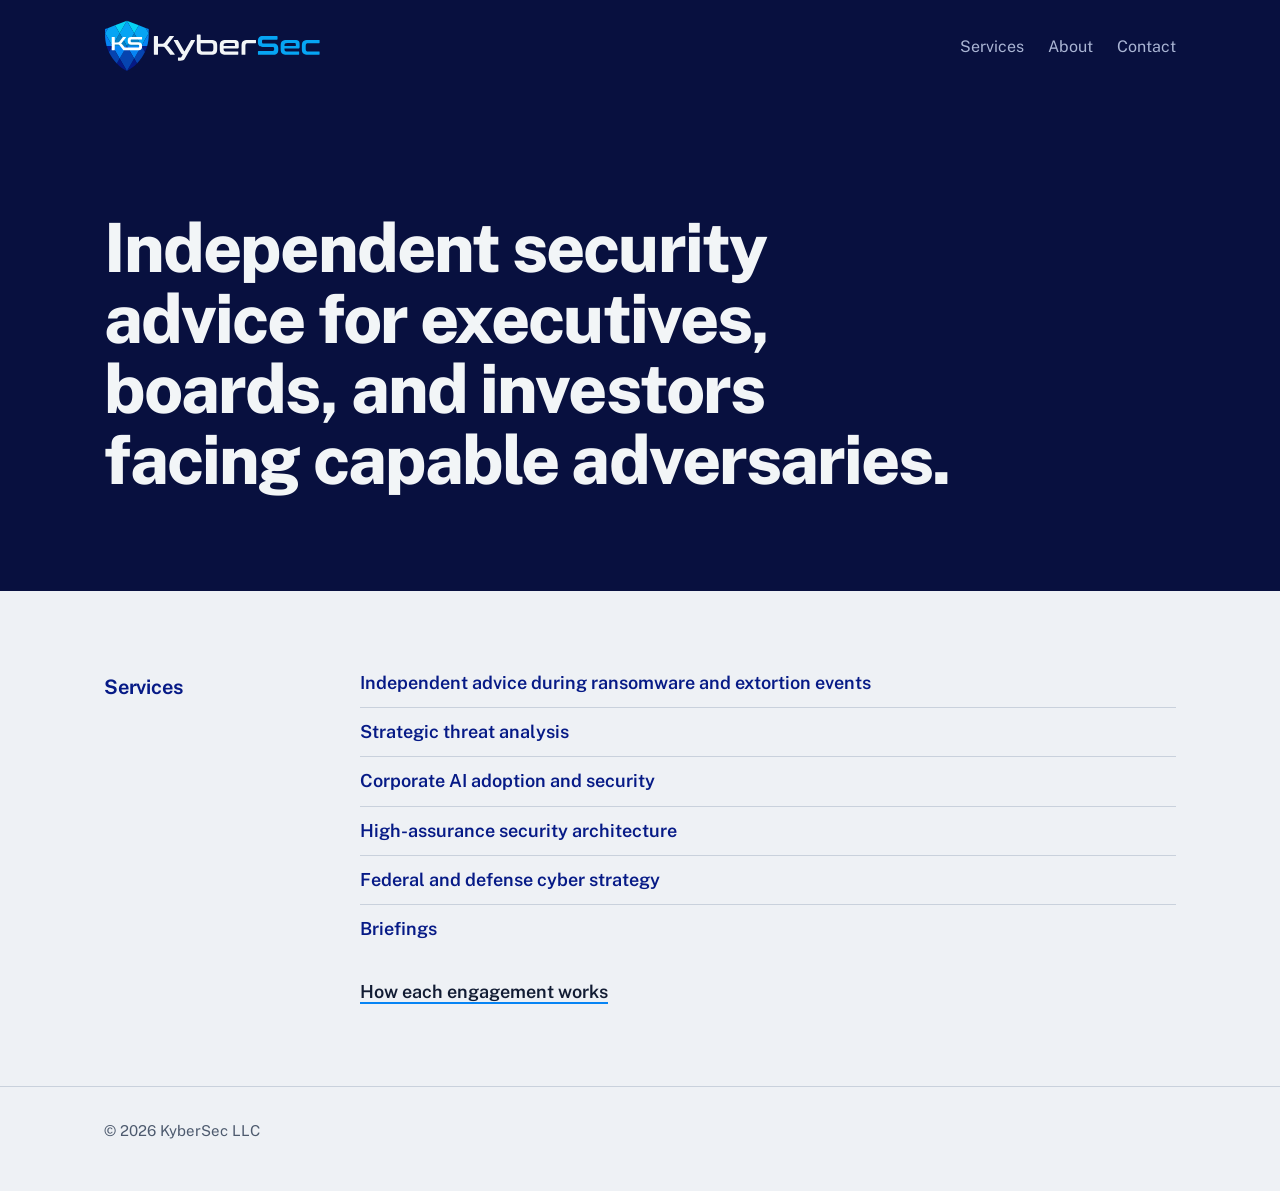
==== index.html @ 6df6d317 "Simplify home page: headline and services only Co-Authored-By: Claude Opus 5.5 <noreply@anthropic.co" ====
<!doctype html>
<html lang="en">
<head>
  <meta charset="utf-8">
  <meta name="viewport" content="width=device-width, initial-scale=1">
  <meta http-equiv="Content-Security-Policy" content="default-src 'none'; style-src 'self'; font-src 'self'; img-src 'self'; base-uri 'none'; form-action 'none'">
  <meta name="referrer" content="strict-origin-when-cross-origin">
  <title>KyberSec LLC</title>
  <meta name="description" content="KyberSec LLC is the independent security consulting practice of Jason Kikta, advising executives, boards, and investors facing ransomware, extortion, and state-backed threats.">
  <link rel="canonical" href="https://www.kybersec.llc/">
  <meta property="og:type" content="website">
  <meta property="og:url" content="https://www.kybersec.llc/">
  <meta property="og:title" content="KyberSec LLC">
  <meta property="og:description" content="KyberSec LLC is the independent security consulting practice of Jason Kikta, advising executives, boards, and investors facing ransomware, extortion, and state-backed threats.">
  <meta property="og:image" content="https://www.kybersec.llc/og-image.png">
  <meta property="og:image:width" content="1200">
  <meta property="og:image:height" content="630">
  <meta name="twitter:card" content="summary_large_image">
  <link rel="icon" href="/favicon.svg" type="image/svg+xml">
  <link rel="icon" href="/favicon-32.png" sizes="32x32" type="image/png">
  <link rel="apple-touch-icon" href="/apple-touch-icon.png">
  <meta name="theme-color" content="#08103f">
  <link rel="preload" href="/fonts/public-sans.woff2" as="font" type="font/woff2" crossorigin>
  <link rel="preload" href="/fonts/source-serif-4.woff2" as="font" type="font/woff2" crossorigin>
  <link rel="stylesheet" href="/styles.css">
</head>
<body>
  <a class="skip" href="#main">Skip to content</a>
  <header class="masthead">
    <div class="wrap masthead-inner">
      <a class="wordmark" href="/"><img src="/logo-reverse.svg" alt="KyberSec LLC, home" width="250" height="60"></a>
      <nav aria-label="Primary">
        <ul>
          <li><a href="/services/">Services</a></li>
          <li><a href="/about/">About</a></li>
          <li><a href="/contact/">Contact</a></li>
        </ul>
      </nav>
    </div>
    <div class="wrap hero">
      <h1>Independent security advice for executives, boards, and investors facing capable adversaries.</h1>
    </div>
  </header>

  <main id="main">
    <section class="band" aria-labelledby="services-h">
      <div class="wrap grid">
        <h2 id="services-h">Services</h2>
        <div>
          <ul class="service-names">
            <li><a href="/services/#independent-advice-during-ransomware-and-extortion-events">Independent advice during ransomware and extortion events</a></li>
            <li><a href="/services/#strategic-threat-analysis">Strategic threat analysis</a></li>
            <li><a href="/services/#corporate-ai-adoption-and-security">Corporate AI adoption and security</a></li>
            <li><a href="/services/#high-assurance-security-architecture">High-assurance security architecture</a></li>
            <li><a href="/services/#federal-and-defense-cyber-strategy">Federal and defense cyber strategy</a></li>
            <li><a href="/services/#briefings">Briefings</a></li>
          </ul>
          <p class="more"><a href="/services/">How each engagement works</a></p>
        </div>
      </div>
    </section>

  </main>

  <footer class="footer">
    <div class="wrap"><p>&copy; 2026 KyberSec LLC</p></div>
  </footer>
</body>
</html>
---- styles.css ----
@font-face {
  font-family: "Public Sans";
  src: url("fonts/public-sans.woff2") format("woff2");
  font-weight: 100 900;
  font-style: normal;
  font-display: swap;
}
@font-face {
  font-family: "Source Serif 4";
  src: url("fonts/source-serif-4.woff2") format("woff2");
  font-weight: 200 900;
  font-style: normal;
  font-display: swap;
}
@font-face {
  font-family: "Source Serif 4";
  src: url("fonts/source-serif-4-italic.woff2") format("woff2");
  font-weight: 200 900;
  font-style: italic;
  font-display: swap;
}

:root {
  --paper: #eef1f5;
  --ink: #121c33;
  --head: #061a86;
  --muted: #4d5a6e;
  --rule: #c9d1dc;
  --accent: #0684f4;
  --hero-bg: #08103f;
  --hero-ink: #f2f5f7;
  --hero-muted: #aab5d4;
  --hero-accent: #06d3f4;
  --sans: "Public Sans", system-ui, -apple-system, "Segoe UI", sans-serif;
  --serif: "Source Serif 4", Georgia, "Times New Roman", serif;
  --wrap: 72rem;
  --gutter: clamp(1rem, 4vw, 2.5rem);
}

@media (prefers-color-scheme: dark) {
  :root {
    --paper: #0b1230;
    --ink: #e4e9f2;
    --head: #e4e9f2;
    --muted: #9aa6c0;
    --rule: #243063;
    --accent: #06a5f4;
    --hero-bg: #060b2a;
  }
}

*, *::before, *::after { box-sizing: border-box; }

html { -webkit-text-size-adjust: 100%; scroll-behavior: smooth; }
@media (prefers-reduced-motion: reduce) { html { scroll-behavior: auto; } }

body {
  margin: 0;
  background: var(--paper);
  color: var(--ink);
  font-family: var(--serif);
  font-size: 1.125rem;
  line-height: 1.6;
  font-optical-sizing: auto;
  text-rendering: optimizeLegibility;
}

a { color: inherit; text-decoration-color: var(--accent); text-decoration-thickness: 1.5px; text-underline-offset: 0.2em; }
a:hover { text-decoration-thickness: 2.5px; }
:focus-visible { outline: 3px solid var(--accent); outline-offset: 3px; border-radius: 2px; }

.wrap { max-width: var(--wrap); margin-inline: auto; padding-inline: var(--gutter); }

.skip {
  position: absolute; left: -999px; top: 0;
  background: var(--paper); color: var(--ink); padding: 0.5rem 1rem; z-index: 10;
}
.skip:focus { left: 1rem; top: 1rem; }

/* Masthead and hero: the one loud element on the page */
.masthead {
  background: var(--hero-bg);
  color: var(--hero-ink);
  --accent: var(--hero-accent);
}
.masthead-inner {
  display: flex; align-items: center; justify-content: space-between;
  gap: 1rem; flex-wrap: wrap;
  padding-block: 1.25rem;
  font-family: var(--sans);
}
.wordmark { display: block; line-height: 0; }
.wordmark img { display: block; height: clamp(2.5rem, 5vw, 3.25rem); width: auto; }
.masthead nav ul { list-style: none; margin: 0; padding: 0; display: flex; gap: 1.5rem; }
.masthead nav a { text-decoration: none; font-size: 1rem; color: var(--hero-muted); }
.masthead nav a:hover { color: var(--hero-ink); text-decoration: underline; text-decoration-color: var(--accent); }

.hero { padding-block: clamp(3rem, 10vw, 7.5rem) clamp(3rem, 8vw, 6rem); }
.hero h1 {
  font-family: var(--sans);
  font-weight: 780;
  font-size: clamp(2.125rem, 5.4vw, 4.25rem);
  line-height: 1.04;
  letter-spacing: -0.028em;
  max-width: 21ch;
  margin: 0 0 1.75rem;
  text-wrap: balance;
}
.hero-sub {
  font-size: clamp(1.125rem, 2vw, 1.375rem);
  color: var(--hero-muted);
  max-width: 52ch;
  margin: 0 0 1.5rem;
}
.hero-cta { margin: 0; font-family: var(--sans); font-weight: 600; font-size: 1.0625rem; }

/* Content sections: label column plus content column */
.band { padding-block: clamp(3rem, 7vw, 5rem); }
.band + .band { border-top: 1px solid var(--rule); }

.grid { display: grid; grid-template-columns: 1fr; gap: 1.25rem; }
@media (min-width: 52rem) {
  .grid { grid-template-columns: 13rem minmax(0, 1fr); gap: 3rem; }
  .grid > h2 { position: sticky; top: 1.5rem; align-self: start; }
}

h2 {
  color: var(--head);
  font-family: var(--sans);
  font-weight: 650;
  font-size: 1.25rem;
  letter-spacing: -0.01em;
  margin: 0;
}

.services { margin: 0; }
.services > div { padding-block: 1.5rem; border-top: 1px solid var(--rule); }
.services > div:first-child { border-top: 0; padding-top: 0; }
.services dt {
  color: var(--head);
  font-family: var(--sans);
  font-weight: 650;
  font-size: 1.1875rem;
  line-height: 1.3;
  letter-spacing: -0.008em;
  margin-bottom: 0.5rem;
  max-width: 50ch;
}
.services dd { margin: 0; max-width: 64ch; color: var(--ink); }

.prose { max-width: 64ch; }
.prose p { margin: 0 0 1.1em; }
.prose p:last-child { margin-bottom: 0; }

.contact-list { list-style: none; margin: 1rem 0 0; padding: 0; font-family: var(--sans); font-weight: 600; }
.contact-list li + li { margin-top: 0.4rem; }

.footer {
  padding-block: 2rem 3rem;
  border-top: 1px solid var(--rule);
  font-family: var(--sans);
  font-size: 0.9375rem;
  color: var(--muted);
}
.footer p { margin: 0; }

/* Multi-page additions */
.masthead nav a[aria-current="page"] {
  color: var(--hero-ink);
  text-decoration: underline;
  text-decoration-color: var(--accent);
  text-decoration-thickness: 2px;
  text-underline-offset: 0.4em;
}
.hero-page { padding-block: clamp(2.5rem, 6vw, 4.5rem) clamp(2rem, 5vw, 3.5rem); }
.hero-page h1 { font-size: clamp(2.25rem, 5vw, 3.5rem); margin-bottom: 0.75rem; }
.hero-page .hero-sub { margin-bottom: 0; }
.page-body { padding-block: clamp(2.5rem, 6vw, 4.5rem); }
.page-body > .services, .page-body > .prose { max-width: 64ch; }
.page-body > .services > div:first-child { padding-top: 0; }

.service-names { list-style: none; margin: 0; padding: 0; font-family: var(--sans); font-weight: 600; color: var(--head); font-size: 1.125rem; line-height: 1.35; }
.service-names li { padding-block: 0.75rem; border-top: 1px solid var(--rule); }
.service-names li:first-child { border-top: 0; padding-top: 0; }
.more { font-family: var(--sans); font-weight: 600; margin: 1.5rem 0 0; }
.prose .more { margin-top: 1.25rem; }
.service-names a { text-decoration: none; }
.service-names a:hover { text-decoration: underline; text-decoration-color: var(--accent); }
.services > div { scroll-margin-top: 1.5rem; }
.hero h1:last-child { margin-bottom: 0; }
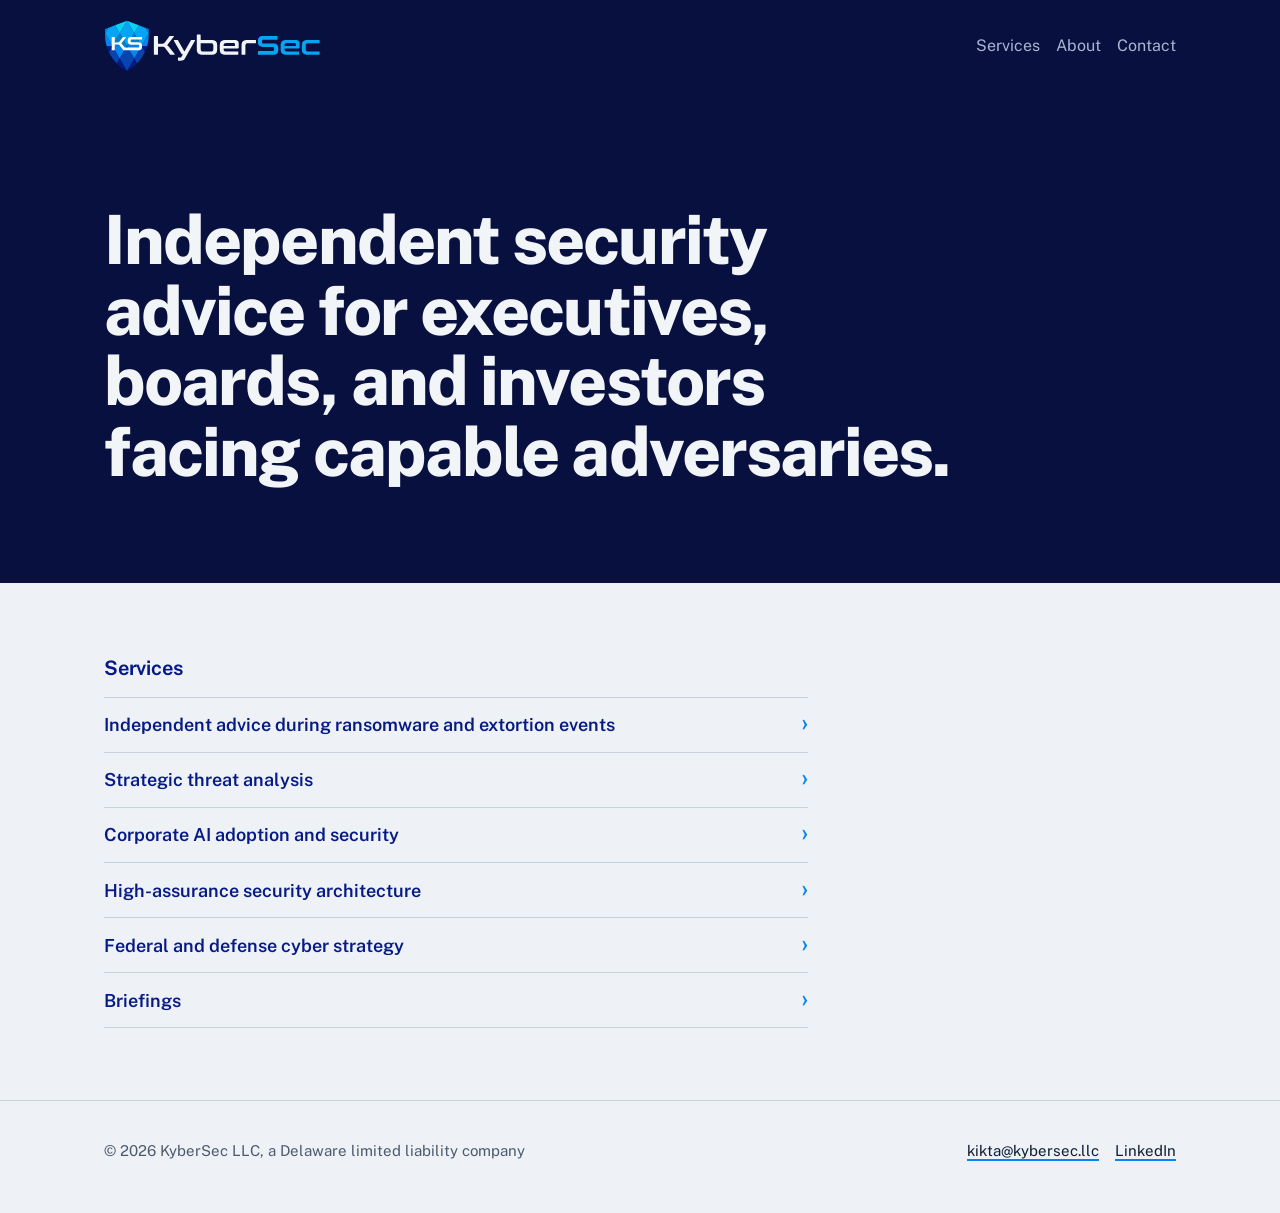
==== commit eae7fb7c: "Apply design review fixes; add llms.txt, robots, sitemap, security.txt, manifest Co-Authored-By: Cla" ====
--- a/index.html
+++ b/index.html
@@ -3,26 +3,63 @@
 <head>
   <meta charset="utf-8">
   <meta name="viewport" content="width=device-width, initial-scale=1">
-  <meta http-equiv="Content-Security-Policy" content="default-src 'none'; style-src 'self'; font-src 'self'; img-src 'self'; base-uri 'none'; form-action 'none'">
+  <meta http-equiv="Content-Security-Policy" content="default-src 'none'; style-src 'self'; font-src 'self'; img-src 'self'; manifest-src 'self'; base-uri 'none'; form-action 'none'">
   <meta name="referrer" content="strict-origin-when-cross-origin">
-  <title>KyberSec LLC</title>
+  <title>KyberSec LLC | Jason Kikta</title>
   <meta name="description" content="KyberSec LLC is the independent security consulting practice of Jason Kikta, advising executives, boards, and investors facing ransomware, extortion, and state-backed threats.">
   <link rel="canonical" href="https://www.kybersec.llc/">
   <meta property="og:type" content="website">
+  <meta property="og:site_name" content="KyberSec LLC">
   <meta property="og:url" content="https://www.kybersec.llc/">
-  <meta property="og:title" content="KyberSec LLC">
+  <meta property="og:title" content="KyberSec LLC | Jason Kikta">
   <meta property="og:description" content="KyberSec LLC is the independent security consulting practice of Jason Kikta, advising executives, boards, and investors facing ransomware, extortion, and state-backed threats.">
   <meta property="og:image" content="https://www.kybersec.llc/og-image.png">
   <meta property="og:image:width" content="1200">
   <meta property="og:image:height" content="630">
+  <meta property="og:image:alt" content="KyberSec logo on a navy background with the line: Independent security advice from Jason Kikta.">
   <meta name="twitter:card" content="summary_large_image">
   <link rel="icon" href="/favicon.svg" type="image/svg+xml">
   <link rel="icon" href="/favicon-32.png" sizes="32x32" type="image/png">
   <link rel="apple-touch-icon" href="/apple-touch-icon.png">
+  <link rel="manifest" href="/site.webmanifest">
+  <link rel="describedby" href="/llms.txt" type="text/markdown">
   <meta name="theme-color" content="#08103f">
   <link rel="preload" href="/fonts/public-sans.woff2" as="font" type="font/woff2" crossorigin>
   <link rel="preload" href="/fonts/source-serif-4.woff2" as="font" type="font/woff2" crossorigin>
   <link rel="stylesheet" href="/styles.css">
+  <script type="application/ld+json">
+{
+ "@context": "https://schema.org",
+ "@graph": [
+  {
+   "@type": "ProfessionalService",
+   "@id": "https://www.kybersec.llc/#org",
+   "name": "KyberSec LLC",
+   "url": "https://www.kybersec.llc/",
+   "logo": "https://www.kybersec.llc/logo.svg",
+   "email": "kikta@kybersec.llc",
+   "founder": {
+    "@id": "https://www.kybersec.llc/about/#jason"
+   },
+   "description": "Independent security consulting for executives, boards, and investors facing ransomware, extortion, and state-backed threats."
+  },
+  {
+   "@type": "Person",
+   "@id": "https://www.kybersec.llc/about/#jason",
+   "name": "Jason Kikta",
+   "jobTitle": "Principal",
+   "worksFor": {
+    "@id": "https://www.kybersec.llc/#org"
+   },
+   "url": "https://www.kybersec.llc/about/",
+   "sameAs": [
+    "https://www.linkedin.com/in/jkikta",
+    "https://securityandtechnology.org/person/jason-kikta/"
+   ]
+  }
+ ]
+}
+  </script>
 </head>
 <body>
   <a class="skip" href="#main">Skip to content</a>
@@ -37,33 +74,34 @@
         </ul>
       </nav>
     </div>
-    <div class="wrap hero">
-      <h1>Independent security advice for executives, boards, and investors facing capable adversaries.</h1>
+  </header>
+  <main id="main" tabindex="-1">
+    <div class="hero-band">
+      <div class="wrap hero">
+        <h1>Independent security advice for executives, boards, and investors facing capable adversaries.</h1>
+      </div>
     </div>
-  </header>
-
-  <main id="main">
-    <section class="band" aria-labelledby="services-h">
-      <div class="wrap grid">
-        <h2 id="services-h">Services</h2>
-        <div>
-          <ul class="service-names">
-            <li><a href="/services/#independent-advice-during-ransomware-and-extortion-events">Independent advice during ransomware and extortion events</a></li>
-            <li><a href="/services/#strategic-threat-analysis">Strategic threat analysis</a></li>
-            <li><a href="/services/#corporate-ai-adoption-and-security">Corporate AI adoption and security</a></li>
-            <li><a href="/services/#high-assurance-security-architecture">High-assurance security architecture</a></li>
-            <li><a href="/services/#federal-and-defense-cyber-strategy">Federal and defense cyber strategy</a></li>
-            <li><a href="/services/#briefings">Briefings</a></li>
-          </ul>
-          <p class="more"><a href="/services/">How each engagement works</a></p>
-        </div>
-      </div>
+    <section class="wrap page-body" aria-labelledby="services-h">
+      <h2 id="services-h" class="section-label">Services</h2>
+      <ul class="service-names">
+          <li><a href="/services/#independent-advice-during-ransomware-and-extortion-events">Independent advice during ransomware and extortion events</a></li>
+          <li><a href="/services/#strategic-threat-analysis">Strategic threat analysis</a></li>
+          <li><a href="/services/#corporate-ai-adoption-and-security">Corporate AI adoption and security</a></li>
+          <li><a href="/services/#high-assurance-security-architecture">High-assurance security architecture</a></li>
+          <li><a href="/services/#federal-and-defense-cyber-strategy">Federal and defense cyber strategy</a></li>
+          <li><a href="/services/#briefings">Briefings</a></li>
+      </ul>
     </section>
-
   </main>
 
   <footer class="footer">
-    <div class="wrap"><p>&copy; 2026 KyberSec LLC</p></div>
+    <div class="wrap footer-inner">
+      <p>&copy; 2026 KyberSec LLC, a Delaware limited liability company</p>
+      <ul>
+        <li><a href="mailto:kikta@kybersec.llc">kikta@kybersec.llc</a></li>
+        <li><a href="https://www.linkedin.com/in/jkikta" rel="noopener">LinkedIn</a></li>
+      </ul>
+    </div>
   </footer>
 </body>
 </html>
--- a/styles.css
+++ b/styles.css
@@ -39,13 +39,13 @@
 
 @media (prefers-color-scheme: dark) {
   :root {
-    --paper: #0b1230;
+    --paper: #0f1838;
     --ink: #e4e9f2;
-    --head: #e4e9f2;
-    --muted: #9aa6c0;
-    --rule: #243063;
+    --head: #9ccbff;
+    --muted: #a3afc8;
+    --rule: #2a3770;
     --accent: #06a5f4;
-    --hero-bg: #060b2a;
+    --hero-bg: #050920;
   }
 }
 
@@ -77,94 +77,34 @@
 }
 .skip:focus { left: 1rem; top: 1rem; }
 
+/* Page frame: footer stays at the bottom on short pages */
+body { display: flex; flex-direction: column; min-height: 100vh; min-height: 100dvh; }
+main { flex: 1 0 auto; }
+main:focus { outline: none; }
+
 /* Masthead and hero: the one loud element on the page */
-.masthead {
+.masthead, .hero-band {
   background: var(--hero-bg);
   color: var(--hero-ink);
   --accent: var(--hero-accent);
 }
+@media (prefers-color-scheme: dark) {
+  .hero-band { border-bottom: 1px solid var(--rule); }
+}
 .masthead-inner {
   display: flex; align-items: center; justify-content: space-between;
-  gap: 1rem; flex-wrap: wrap;
-  padding-block: 1.25rem;
-  font-family: var(--sans);
-}
-.wordmark { display: block; line-height: 0; }
+  gap: 0.5rem 1rem; flex-wrap: wrap;
+  padding-block: 0.75rem;
+  font-family: var(--sans);
+}
+.wordmark { display: block; line-height: 0; padding-block: 0.5rem; }
 .wordmark img { display: block; height: clamp(2.5rem, 5vw, 3.25rem); width: auto; }
-.masthead nav ul { list-style: none; margin: 0; padding: 0; display: flex; gap: 1.5rem; }
-.masthead nav a { text-decoration: none; font-size: 1rem; color: var(--hero-muted); }
+.masthead nav ul { list-style: none; margin: 0 -0.5rem; padding: 0; display: flex; }
+.masthead nav a {
+  display: inline-block; padding: 0.75rem 0.5rem;
+  text-decoration: none; font-size: 1rem; color: var(--hero-muted);
+}
 .masthead nav a:hover { color: var(--hero-ink); text-decoration: underline; text-decoration-color: var(--accent); }
-
-.hero { padding-block: clamp(3rem, 10vw, 7.5rem) clamp(3rem, 8vw, 6rem); }
-.hero h1 {
-  font-family: var(--sans);
-  font-weight: 780;
-  font-size: clamp(2.125rem, 5.4vw, 4.25rem);
-  line-height: 1.04;
-  letter-spacing: -0.028em;
-  max-width: 21ch;
-  margin: 0 0 1.75rem;
-  text-wrap: balance;
-}
-.hero-sub {
-  font-size: clamp(1.125rem, 2vw, 1.375rem);
-  color: var(--hero-muted);
-  max-width: 52ch;
-  margin: 0 0 1.5rem;
-}
-.hero-cta { margin: 0; font-family: var(--sans); font-weight: 600; font-size: 1.0625rem; }
-
-/* Content sections: label column plus content column */
-.band { padding-block: clamp(3rem, 7vw, 5rem); }
-.band + .band { border-top: 1px solid var(--rule); }
-
-.grid { display: grid; grid-template-columns: 1fr; gap: 1.25rem; }
-@media (min-width: 52rem) {
-  .grid { grid-template-columns: 13rem minmax(0, 1fr); gap: 3rem; }
-  .grid > h2 { position: sticky; top: 1.5rem; align-self: start; }
-}
-
-h2 {
-  color: var(--head);
-  font-family: var(--sans);
-  font-weight: 650;
-  font-size: 1.25rem;
-  letter-spacing: -0.01em;
-  margin: 0;
-}
-
-.services { margin: 0; }
-.services > div { padding-block: 1.5rem; border-top: 1px solid var(--rule); }
-.services > div:first-child { border-top: 0; padding-top: 0; }
-.services dt {
-  color: var(--head);
-  font-family: var(--sans);
-  font-weight: 650;
-  font-size: 1.1875rem;
-  line-height: 1.3;
-  letter-spacing: -0.008em;
-  margin-bottom: 0.5rem;
-  max-width: 50ch;
-}
-.services dd { margin: 0; max-width: 64ch; color: var(--ink); }
-
-.prose { max-width: 64ch; }
-.prose p { margin: 0 0 1.1em; }
-.prose p:last-child { margin-bottom: 0; }
-
-.contact-list { list-style: none; margin: 1rem 0 0; padding: 0; font-family: var(--sans); font-weight: 600; }
-.contact-list li + li { margin-top: 0.4rem; }
-
-.footer {
-  padding-block: 2rem 3rem;
-  border-top: 1px solid var(--rule);
-  font-family: var(--sans);
-  font-size: 0.9375rem;
-  color: var(--muted);
-}
-.footer p { margin: 0; }
-
-/* Multi-page additions */
 .masthead nav a[aria-current="page"] {
   color: var(--hero-ink);
   text-decoration: underline;
@@ -172,19 +112,94 @@
   text-decoration-thickness: 2px;
   text-underline-offset: 0.4em;
 }
-.hero-page { padding-block: clamp(2.5rem, 6vw, 4.5rem) clamp(2rem, 5vw, 3.5rem); }
-.hero-page h1 { font-size: clamp(2.25rem, 5vw, 3.5rem); margin-bottom: 0.75rem; }
-.hero-page .hero-sub { margin-bottom: 0; }
+
+.hero { padding-block: clamp(2.5rem, 9vw, 7rem) clamp(3rem, 8vw, 6rem); }
+.hero h1 {
+  font-family: var(--sans);
+  font-weight: 780;
+  font-size: clamp(2.125rem, 5.4vw, 4.25rem);
+  line-height: 1.04;
+  letter-spacing: -0.028em;
+  max-width: 21ch;
+  margin: 0;
+  text-wrap: balance;
+}
+.hero-sub {
+  font-size: clamp(1.125rem, 2vw, 1.375rem);
+  color: var(--hero-muted);
+  max-width: 52ch;
+  margin: 0.75rem 0 0;
+}
+.hero-page { padding-block: clamp(2rem, 6vw, 4.5rem) clamp(2rem, 5vw, 3.5rem); }
+.hero-page h1 { font-size: clamp(2.25rem, 5vw, 3.5rem); }
+
+/* Body */
 .page-body { padding-block: clamp(2.5rem, 6vw, 4.5rem); }
-.page-body > .services, .page-body > .prose { max-width: 64ch; }
-.page-body > .services > div:first-child { padding-top: 0; }
-
-.service-names { list-style: none; margin: 0; padding: 0; font-family: var(--sans); font-weight: 600; color: var(--head); font-size: 1.125rem; line-height: 1.35; }
-.service-names li { padding-block: 0.75rem; border-top: 1px solid var(--rule); }
-.service-names li:first-child { border-top: 0; padding-top: 0; }
-.more { font-family: var(--sans); font-weight: 600; margin: 1.5rem 0 0; }
-.prose .more { margin-top: 1.25rem; }
-.service-names a { text-decoration: none; }
+
+h2 {
+  color: var(--head);
+  font-family: var(--sans);
+  font-weight: 650;
+  font-size: 1.25rem;
+  line-height: 1.3;
+  letter-spacing: -0.01em;
+  margin: 0;
+}
+.section-label { margin-bottom: 1rem; }
+
+.prose { max-width: 64ch; }
+.prose p { margin: 0 0 1.1em; }
+.prose p:last-child { margin-bottom: 0; }
+.prose h2 { margin: 2.25rem 0 0.5rem; }
+
+/* Home: service index */
+.service-names { list-style: none; margin: 0; padding: 0; max-width: 64ch; font-family: var(--sans); font-weight: 600; font-size: 1.125rem; line-height: 1.35; }
+.service-names li { border-top: 1px solid var(--rule); }
+.service-names li:last-child { border-bottom: 1px solid var(--rule); }
+.service-names a {
+  display: flex; justify-content: space-between; align-items: baseline; gap: 1rem;
+  padding-block: 0.9rem;
+  color: var(--head); text-decoration: none;
+}
+.service-names a::after { content: "\203A"; color: var(--accent); font-size: 1.4em; line-height: 0.8; }
 .service-names a:hover { text-decoration: underline; text-decoration-color: var(--accent); }
-.services > div { scroll-margin-top: 1.5rem; }
-.hero h1:last-child { margin-bottom: 0; }
+
+/* Services page */
+.services { max-width: 64ch; }
+.service { padding-block: 1.5rem; border-top: 1px solid var(--rule); scroll-margin-top: 1.5rem; }
+.service:first-child { border-top: 0; padding-top: 0; }
+.service h2 { font-size: 1.1875rem; margin-bottom: 0.5rem; }
+.service p { margin: 0; }
+.more { font-family: var(--sans); font-weight: 600; margin: 2rem 0 0; }
+.prose .more { margin-top: 1.5rem; }
+
+/* About page */
+.about-grid { display: grid; gap: 2.5rem; }
+@media (min-width: 60rem) {
+  .about-grid { grid-template-columns: minmax(0, 64ch) minmax(14rem, 18rem); gap: 4rem; align-items: start; }
+}
+.facts { font-family: var(--sans); font-size: 1rem; line-height: 1.35; border-top: 3px solid var(--head); padding-top: 1rem; }
+.facts h2 { font-size: 1rem; margin-bottom: 0.5rem; }
+.facts ul { list-style: none; margin: 0; padding: 0; }
+.facts li { padding-block: 0.6rem; border-bottom: 1px solid var(--rule); }
+.facts a { font-weight: 600; }
+.facts span { display: block; color: var(--muted); font-size: 0.9375rem; margin-top: 0.15rem; }
+
+/* Contact */
+.contact-list { list-style: none; margin: 0.75rem 0 0; padding: 0; font-family: var(--sans); font-weight: 600; }
+.contact-list a { display: inline-block; padding-block: 0.6rem; }
+
+/* Footer */
+.footer {
+  padding-block: 1.75rem 2.5rem;
+  border-top: 1px solid var(--rule);
+  font-family: var(--sans);
+  font-size: 0.9375rem;
+  color: var(--muted);
+}
+.footer-inner { display: flex; flex-wrap: wrap; justify-content: space-between; align-items: center; gap: 0.5rem 1.5rem; }
+.footer p { margin: 0; }
+.footer ul { list-style: none; margin: 0 -0.5rem; padding: 0; display: flex; flex-wrap: wrap; }
+.footer ul a { display: inline-block; padding: 0.6rem 0.5rem; color: var(--ink); }
+.facts a, .more a { display: inline-block; padding-block: 0.4rem; }
+.facts li { padding-block: 0.25rem; }
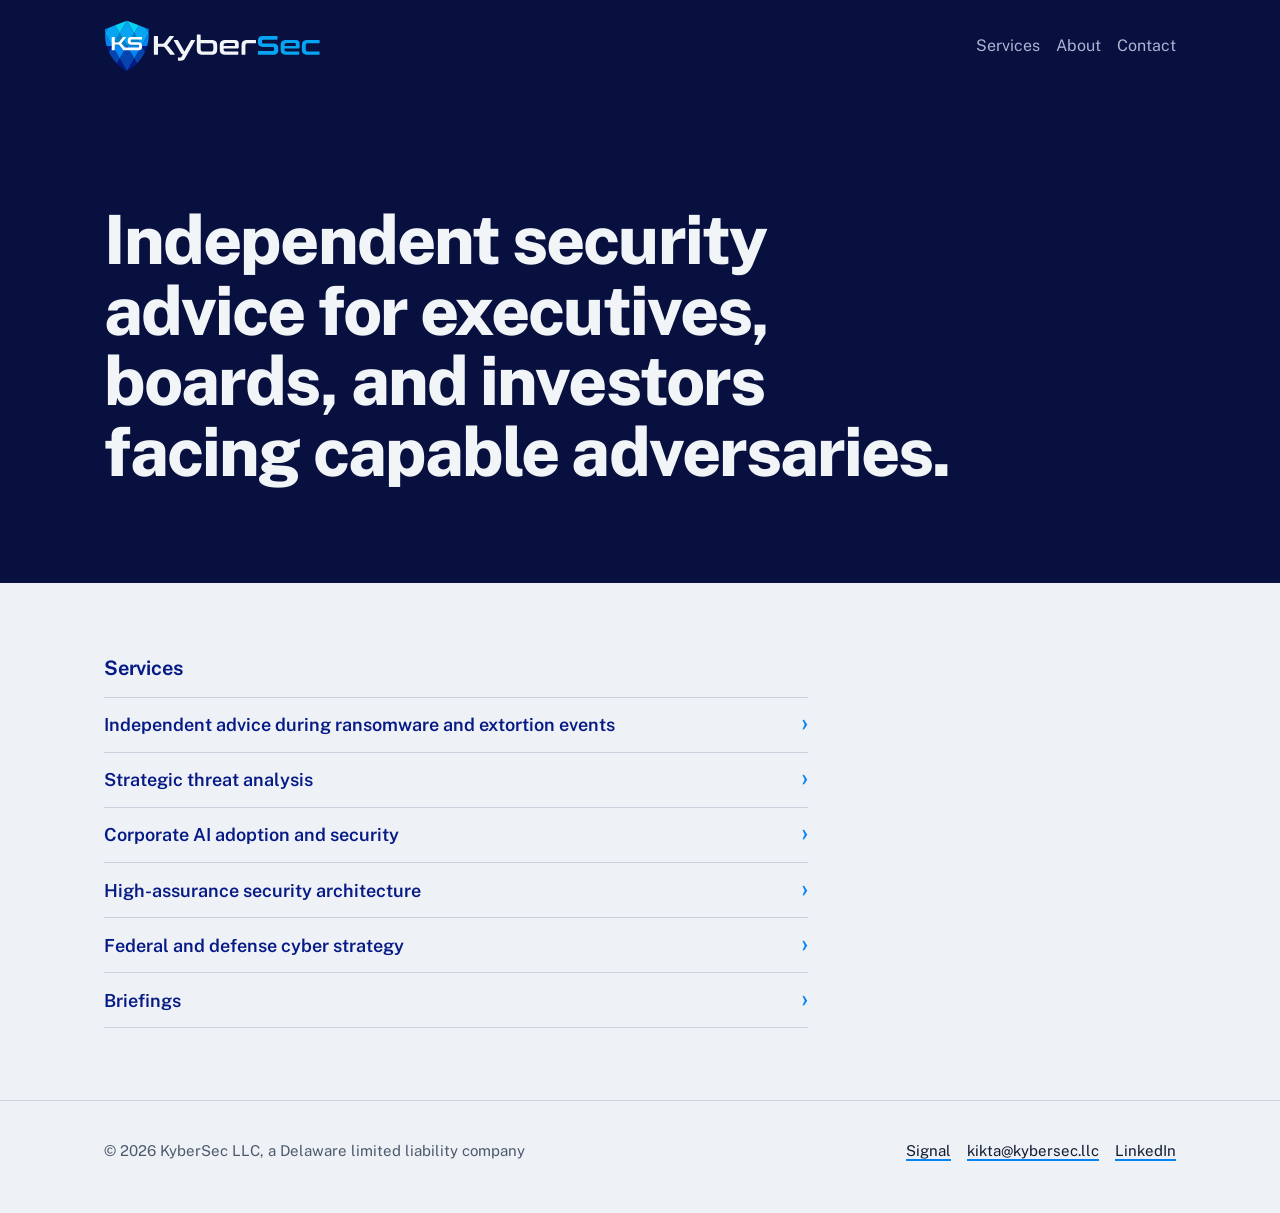
==== commit a7f01f68: "Make Signal the primary contact: tap link, QR code, footer link Co-Authored-By: Claude Opus 5.5 <nor" ====
--- a/index.html
+++ b/index.html
@@ -98,6 +98,7 @@
     <div class="wrap footer-inner">
       <p>&copy; 2026 KyberSec LLC, a Delaware limited liability company</p>
       <ul>
+        <li><a href="https://signal.me/#eu/uKuiqjh27JBwfQ8UtlD77HINbyJ3RTp33RQztLLfVzUA3m6VDRRMsIzrnYrjlqFu" rel="noopener">Signal</a></li>
         <li><a href="mailto:kikta@kybersec.llc">kikta@kybersec.llc</a></li>
         <li><a href="https://www.linkedin.com/in/jkikta" rel="noopener">LinkedIn</a></li>
       </ul>
--- a/styles.css
+++ b/styles.css
@@ -203,3 +203,21 @@
 .footer ul a { display: inline-block; padding: 0.6rem 0.5rem; color: var(--ink); }
 .facts a, .more a { display: inline-block; padding-block: 0.4rem; }
 .facts li { padding-block: 0.25rem; }
+.contact-list li { padding-block: 0.6rem; }
+.contact-list li a { padding-block: 0; }
+.handle { font-weight: 600; }
+.contact-list li:has(> a:only-child) a { padding-block: 0.6rem; }
+
+/* Contact layout */
+.contact-grid { display: grid; gap: 2.5rem; }
+@media (min-width: 52rem) {
+  .contact-grid { grid-template-columns: minmax(0, 64ch) 14rem; gap: 4rem; align-items: start; }
+}
+.contact-list li { display: flex; flex-wrap: wrap; align-items: baseline; gap: 0 1rem; padding-block: 0.35rem; }
+.contact-list .label { font-weight: 400; color: var(--muted); min-width: 5.5rem; }
+.contact-list li a { padding-block: 0.4rem; }
+.qr { margin: 0; font-family: var(--sans); font-size: 0.9375rem; color: var(--muted); line-height: 1.4; }
+.qr a { display: block; line-height: 0; }
+.qr img { width: 100%; max-width: 14rem; height: auto; border-radius: 6px; border: 1px solid var(--rule); }
+.qr figcaption { margin-top: 0.6rem; max-width: 14rem; }
+@media (max-width: 51.99rem) { .qr { display: none; } }
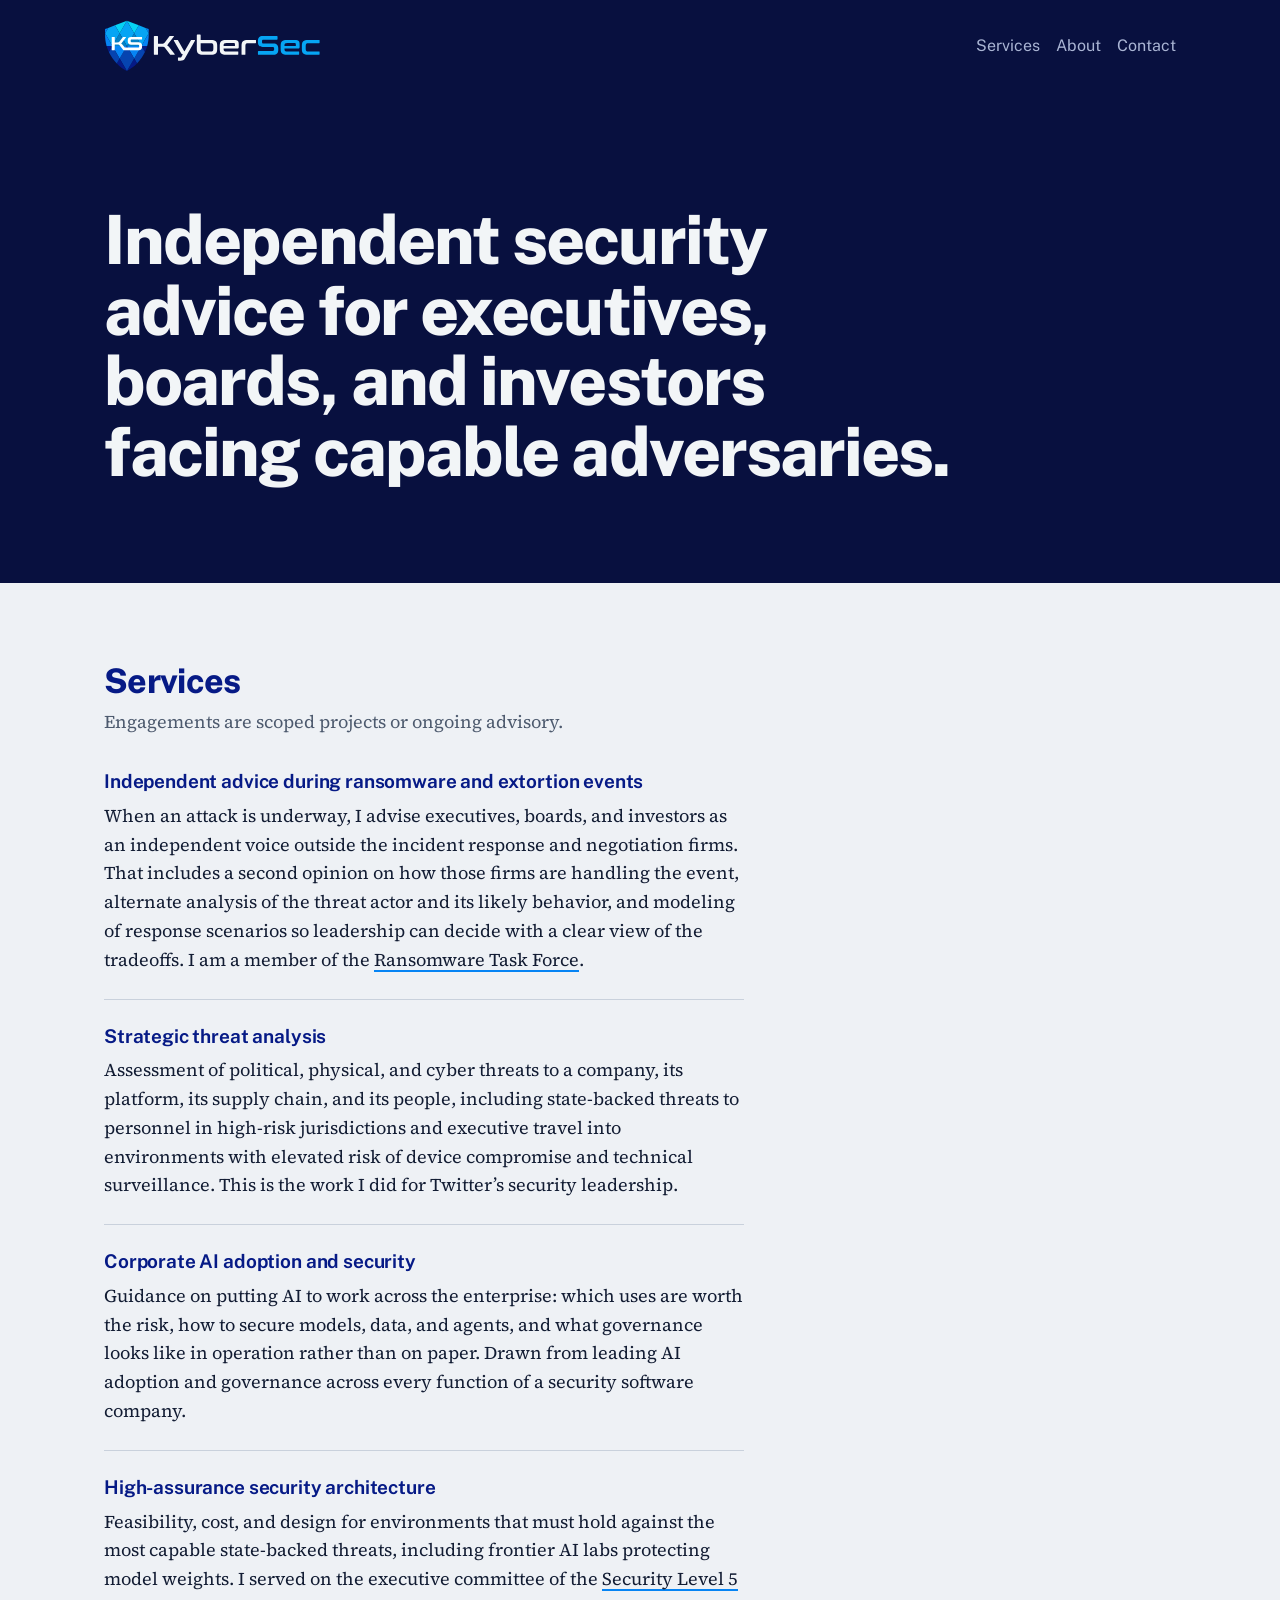
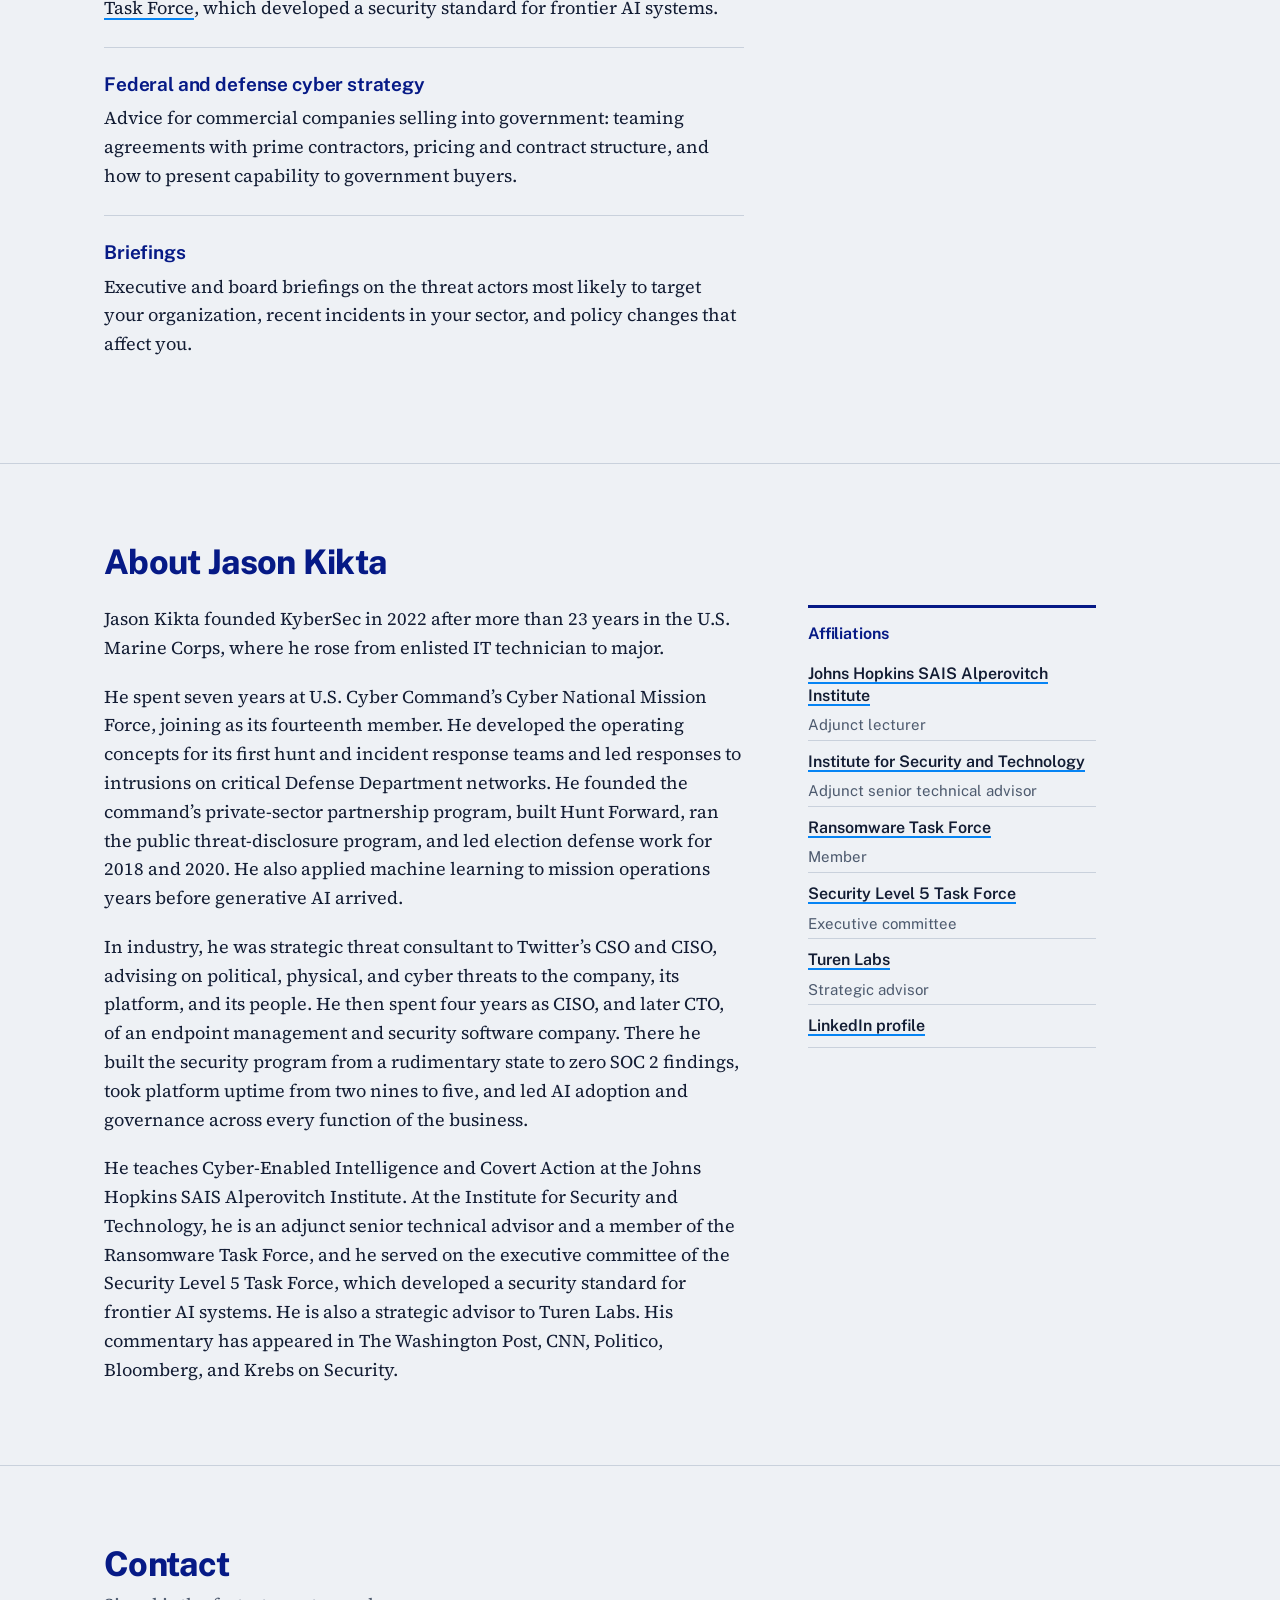
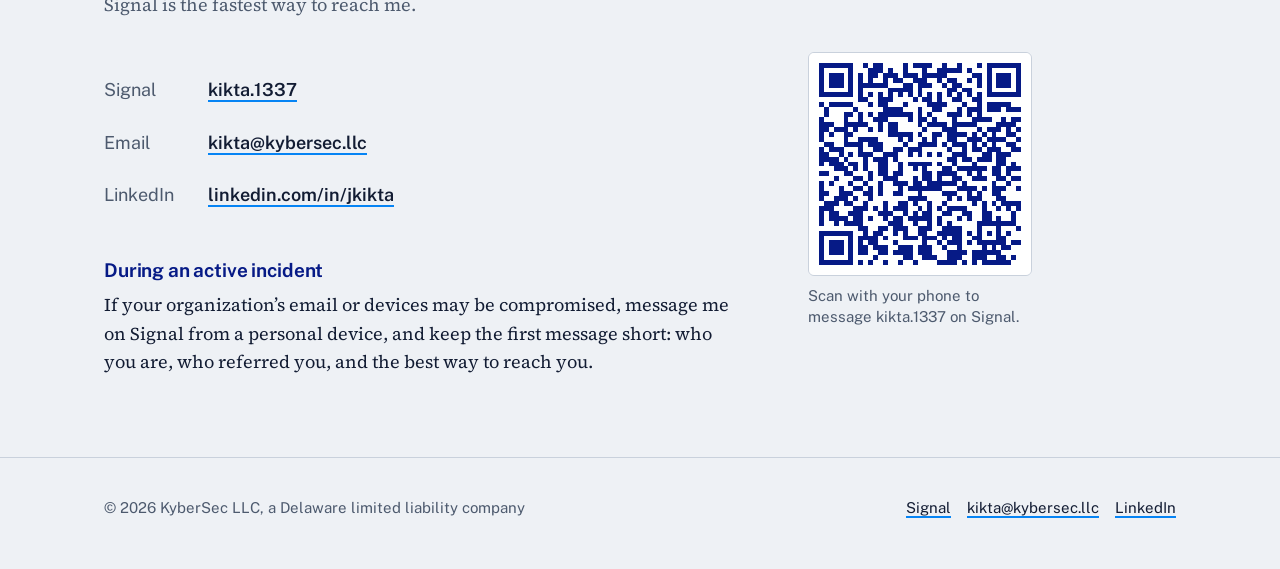
==== commit 2569dd88: "Return to single-page layout; redirect old section URLs Co-Authored-By: Claude Opus 5.5 <noreply@ant" ====
--- a/index.html
+++ b/index.html
@@ -39,19 +39,19 @@
    "logo": "https://www.kybersec.llc/logo.svg",
    "email": "kikta@kybersec.llc",
    "founder": {
-    "@id": "https://www.kybersec.llc/about/#jason"
+    "@id": "https://www.kybersec.llc/#about"
    },
    "description": "Independent security consulting for executives, boards, and investors facing ransomware, extortion, and state-backed threats."
   },
   {
    "@type": "Person",
-   "@id": "https://www.kybersec.llc/about/#jason",
+   "@id": "https://www.kybersec.llc/#about",
    "name": "Jason Kikta",
    "jobTitle": "Principal",
    "worksFor": {
     "@id": "https://www.kybersec.llc/#org"
    },
-   "url": "https://www.kybersec.llc/about/",
+   "url": "https://www.kybersec.llc/#about",
    "sameAs": [
     "https://www.linkedin.com/in/jkikta",
     "https://securityandtechnology.org/person/jason-kikta/"
@@ -68,9 +68,9 @@
       <a class="wordmark" href="/"><img src="/logo-reverse.svg" alt="KyberSec LLC, home" width="250" height="60"></a>
       <nav aria-label="Primary">
         <ul>
-          <li><a href="/services/">Services</a></li>
-          <li><a href="/about/">About</a></li>
-          <li><a href="/contact/">Contact</a></li>
+          <li><a href="/#services">Services</a></li>
+          <li><a href="/#about">About</a></li>
+          <li><a href="/#contact">Contact</a></li>
         </ul>
       </nav>
     </div>
@@ -81,16 +81,85 @@
         <h1>Independent security advice for executives, boards, and investors facing capable adversaries.</h1>
       </div>
     </div>
-    <section class="wrap page-body" aria-labelledby="services-h">
-      <h2 id="services-h" class="section-label">Services</h2>
-      <ul class="service-names">
-          <li><a href="/services/#independent-advice-during-ransomware-and-extortion-events">Independent advice during ransomware and extortion events</a></li>
-          <li><a href="/services/#strategic-threat-analysis">Strategic threat analysis</a></li>
-          <li><a href="/services/#corporate-ai-adoption-and-security">Corporate AI adoption and security</a></li>
-          <li><a href="/services/#high-assurance-security-architecture">High-assurance security architecture</a></li>
-          <li><a href="/services/#federal-and-defense-cyber-strategy">Federal and defense cyber strategy</a></li>
-          <li><a href="/services/#briefings">Briefings</a></li>
-      </ul>
+
+    <section id="services" class="section" aria-labelledby="services-h">
+     <div class="wrap">
+      <h2 id="services-h" class="section-title">Services</h2>
+      <p class="section-intro">Engagements are scoped projects or ongoing advisory.</p>
+      <div class="services">
+        <section class="service" id="independent-advice-during-ransomware-and-extortion-events" aria-labelledby="independent-advice-during-ransomware-and-extortion-events-h">
+          <h3 id="independent-advice-during-ransomware-and-extortion-events-h">Independent advice during ransomware and extortion events</h3>
+          <p>When an attack is underway, I advise executives, boards, and investors as an independent voice outside the incident response and negotiation firms. That includes a second opinion on how those firms are handling the event, alternate analysis of the threat actor and its likely behavior, and modeling of response scenarios so leadership can decide with a clear view of the tradeoffs. I am a member of the <a href="https://securityandtechnology.org/ransomwaretaskforce/">Ransomware Task Force</a>.</p>
+        </section>
+        <section class="service" id="strategic-threat-analysis" aria-labelledby="strategic-threat-analysis-h">
+          <h3 id="strategic-threat-analysis-h">Strategic threat analysis</h3>
+          <p>Assessment of political, physical, and cyber threats to a company, its platform, its supply chain, and its people, including state-backed threats to personnel in high-risk jurisdictions and executive travel into environments with elevated risk of device compromise and technical surveillance. This is the work I did for Twitter&rsquo;s security leadership.</p>
+        </section>
+        <section class="service" id="corporate-ai-adoption-and-security" aria-labelledby="corporate-ai-adoption-and-security-h">
+          <h3 id="corporate-ai-adoption-and-security-h">Corporate AI adoption and security</h3>
+          <p>Guidance on putting AI to work across the enterprise: which uses are worth the risk, how to secure models, data, and agents, and what governance looks like in operation rather than on paper. Drawn from leading AI adoption and governance across every function of a security software company.</p>
+        </section>
+        <section class="service" id="high-assurance-security-architecture" aria-labelledby="high-assurance-security-architecture-h">
+          <h3 id="high-assurance-security-architecture-h">High-assurance security architecture</h3>
+          <p>Feasibility, cost, and design for environments that must hold against the most capable state-backed threats, including frontier AI labs protecting model weights. I served on the executive committee of the <a href="https://securityandtechnology.org/sl5/">Security Level&nbsp;5 Task Force</a>, which developed a security standard for frontier AI systems.</p>
+        </section>
+        <section class="service" id="federal-and-defense-cyber-strategy" aria-labelledby="federal-and-defense-cyber-strategy-h">
+          <h3 id="federal-and-defense-cyber-strategy-h">Federal and defense cyber strategy</h3>
+          <p>Advice for commercial companies selling into government: teaming agreements with prime contractors, pricing and contract structure, and how to present capability to government buyers.</p>
+        </section>
+        <section class="service" id="briefings" aria-labelledby="briefings-h">
+          <h3 id="briefings-h">Briefings</h3>
+          <p>Executive and board briefings on the threat actors most likely to target your organization, recent incidents in your sector, and policy changes that affect you.</p>
+        </section>
+      </div>
+     </div>
+    </section>
+
+    <section id="about" class="section" aria-labelledby="about-h">
+     <div class="wrap">
+      <h2 id="about-h" class="section-title">About Jason Kikta</h2>
+      <div class="about-grid">
+        <div class="prose">
+          <p>Jason Kikta founded KyberSec in 2022 after more than 23 years in the U.S. Marine Corps, where he rose from enlisted IT technician to major.</p>
+          <p>He spent seven years at U.S. Cyber Command&rsquo;s Cyber National Mission Force, joining as its fourteenth member. He developed the operating concepts for its first hunt and incident response teams and led responses to intrusions on critical Defense Department networks. He founded the command&rsquo;s private-sector partnership program, built Hunt Forward, ran the public threat-disclosure program, and led election defense work for 2018 and 2020. He also applied machine learning to mission operations years before generative AI arrived.</p>
+          <p>In industry, he was strategic threat consultant to Twitter&rsquo;s CSO and CISO, advising on political, physical, and cyber threats to the company, its platform, and its people. He then spent four years as CISO, and later CTO, of an endpoint management and security software company. There he built the security program from a rudimentary state to zero SOC&nbsp;2 findings, took platform uptime from two nines to five, and led AI adoption and governance across every function of the business.</p>
+          <p>He teaches Cyber-Enabled Intelligence and Covert Action at the Johns Hopkins SAIS Alperovitch Institute. At the Institute for Security and Technology, he is an adjunct senior technical advisor and a member of the Ransomware Task Force, and he served on the executive committee of the Security Level&nbsp;5 Task Force, which developed a security standard for frontier AI systems. He is also a strategic advisor to Turen Labs. His commentary has appeared in The Washington Post, CNN, Politico, Bloomberg, and Krebs on Security.</p>
+        </div>
+        <aside class="facts" aria-labelledby="facts-h">
+          <h3 id="facts-h">Affiliations</h3>
+          <ul>
+            <li><a href="https://alperovitch.sais.jhu.edu/">Johns Hopkins SAIS Alperovitch Institute</a><span>Adjunct lecturer</span></li>
+            <li><a href="https://securityandtechnology.org/person/jason-kikta/">Institute for Security and Technology</a><span>Adjunct senior technical advisor</span></li>
+            <li><a href="https://securityandtechnology.org/ransomwaretaskforce/">Ransomware Task Force</a><span>Member</span></li>
+            <li><a href="https://securityandtechnology.org/sl5/">Security Level&nbsp;5 Task Force</a><span>Executive committee</span></li>
+            <li><a href="https://turen.io/">Turen Labs</a><span>Strategic advisor</span></li>
+            <li><a href="https://www.linkedin.com/in/jkikta" rel="noopener">LinkedIn profile</a></li>
+          </ul>
+        </aside>
+      </div>
+     </div>
+    </section>
+
+    <section id="contact" class="section" aria-labelledby="contact-h">
+     <div class="wrap">
+      <h2 id="contact-h" class="section-title">Contact</h2>
+      <p class="section-intro">Signal is the fastest way to reach me.</p>
+      <div class="contact-grid">
+        <div class="prose">
+          <ul class="contact-list">
+            <li><span class="label">Signal</span><a href="https://signal.me/#eu/uKuiqjh27JBwfQ8UtlD77HINbyJ3RTp33RQztLLfVzUA3m6VDRRMsIzrnYrjlqFu" rel="noopener">kikta.1337</a></li>
+            <li><span class="label">Email</span><a href="mailto:kikta@kybersec.llc">kikta@kybersec.llc</a></li>
+            <li><span class="label">LinkedIn</span><a href="https://www.linkedin.com/in/jkikta" rel="noopener">linkedin.com/in/jkikta</a></li>
+          </ul>
+          <h3>During an active incident</h3>
+          <p>If your organization&rsquo;s email or devices may be compromised, message me on Signal from a personal device, and keep the first message short: who you are, who referred you, and the best way to reach you.</p>
+        </div>
+        <figure class="qr">
+          <a href="https://signal.me/#eu/uKuiqjh27JBwfQ8UtlD77HINbyJ3RTp33RQztLLfVzUA3m6VDRRMsIzrnYrjlqFu" rel="noopener"><img src="/signal-qr.svg" alt="QR code that opens a Signal chat with kikta.1337" width="220" height="220"></a>
+          <figcaption>Scan with your phone to message kikta.1337 on Signal.</figcaption>
+        </figure>
+      </div>
+     </div>
     </section>
   </main>
 
--- a/styles.css
+++ b/styles.css
@@ -221,3 +221,27 @@
 .qr img { width: 100%; max-width: 14rem; height: auto; border-radius: 6px; border: 1px solid var(--rule); }
 .qr figcaption { margin-top: 0.6rem; max-width: 14rem; }
 @media (max-width: 51.99rem) { .qr { display: none; } }
+
+/* Single-page sections */
+.section { padding-block: clamp(2.75rem, 7vw, 5rem); scroll-margin-top: 0; }
+.section + .section { border-top: 1px solid var(--rule); }
+.section-title {
+  font-size: clamp(1.625rem, 3.2vw, 2.125rem);
+  font-weight: 760;
+  letter-spacing: -0.02em;
+  line-height: 1.1;
+  margin: 0 0 0.5rem;
+}
+.section-intro { margin: 0 0 2rem; color: var(--muted); max-width: 64ch; }
+.section .about-grid, .section .contact-grid { margin-top: 1.5rem; }
+h3 {
+  color: var(--head);
+  font-family: var(--sans);
+  font-weight: 650;
+  font-size: 1.1875rem;
+  line-height: 1.3;
+  letter-spacing: -0.008em;
+  margin: 0 0 0.5rem;
+}
+.prose h3 { margin: 2.25rem 0 0.5rem; }
+.facts h3 { font-size: 1rem; margin-bottom: 0.5rem; }
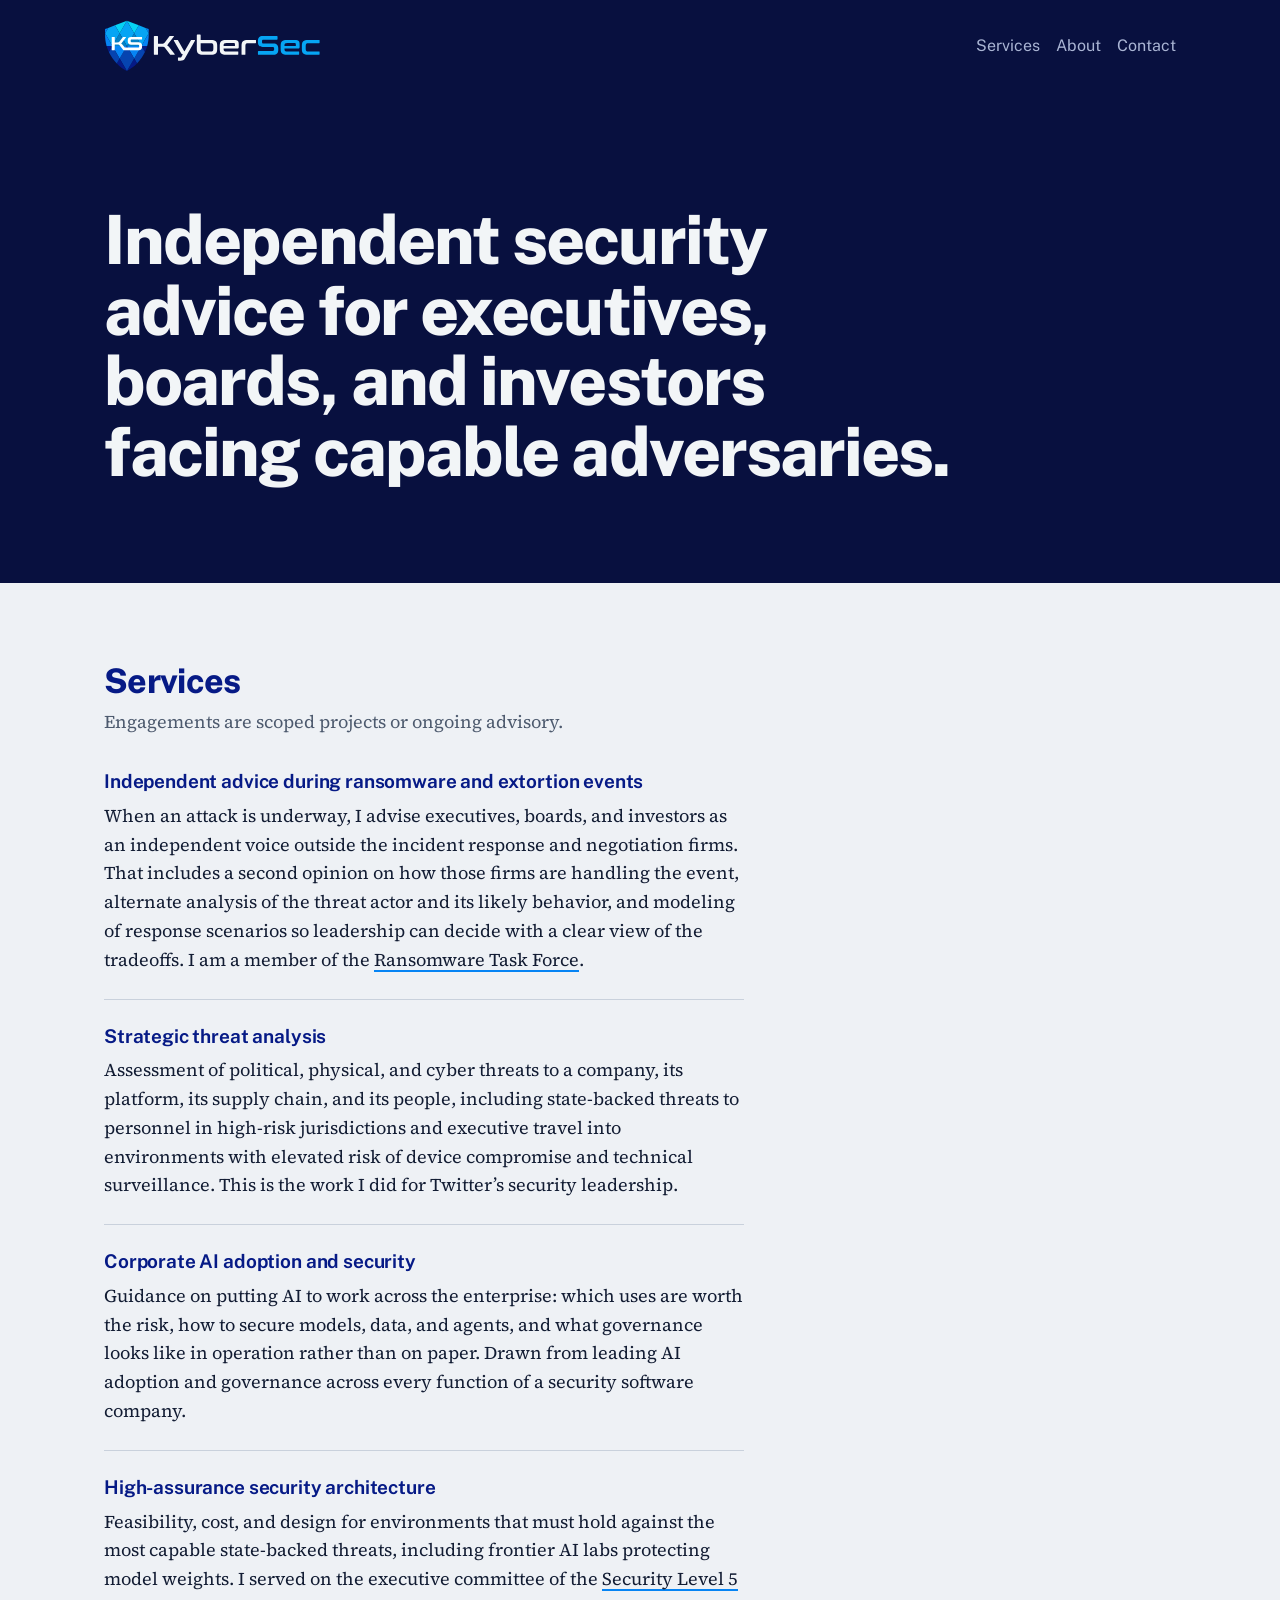
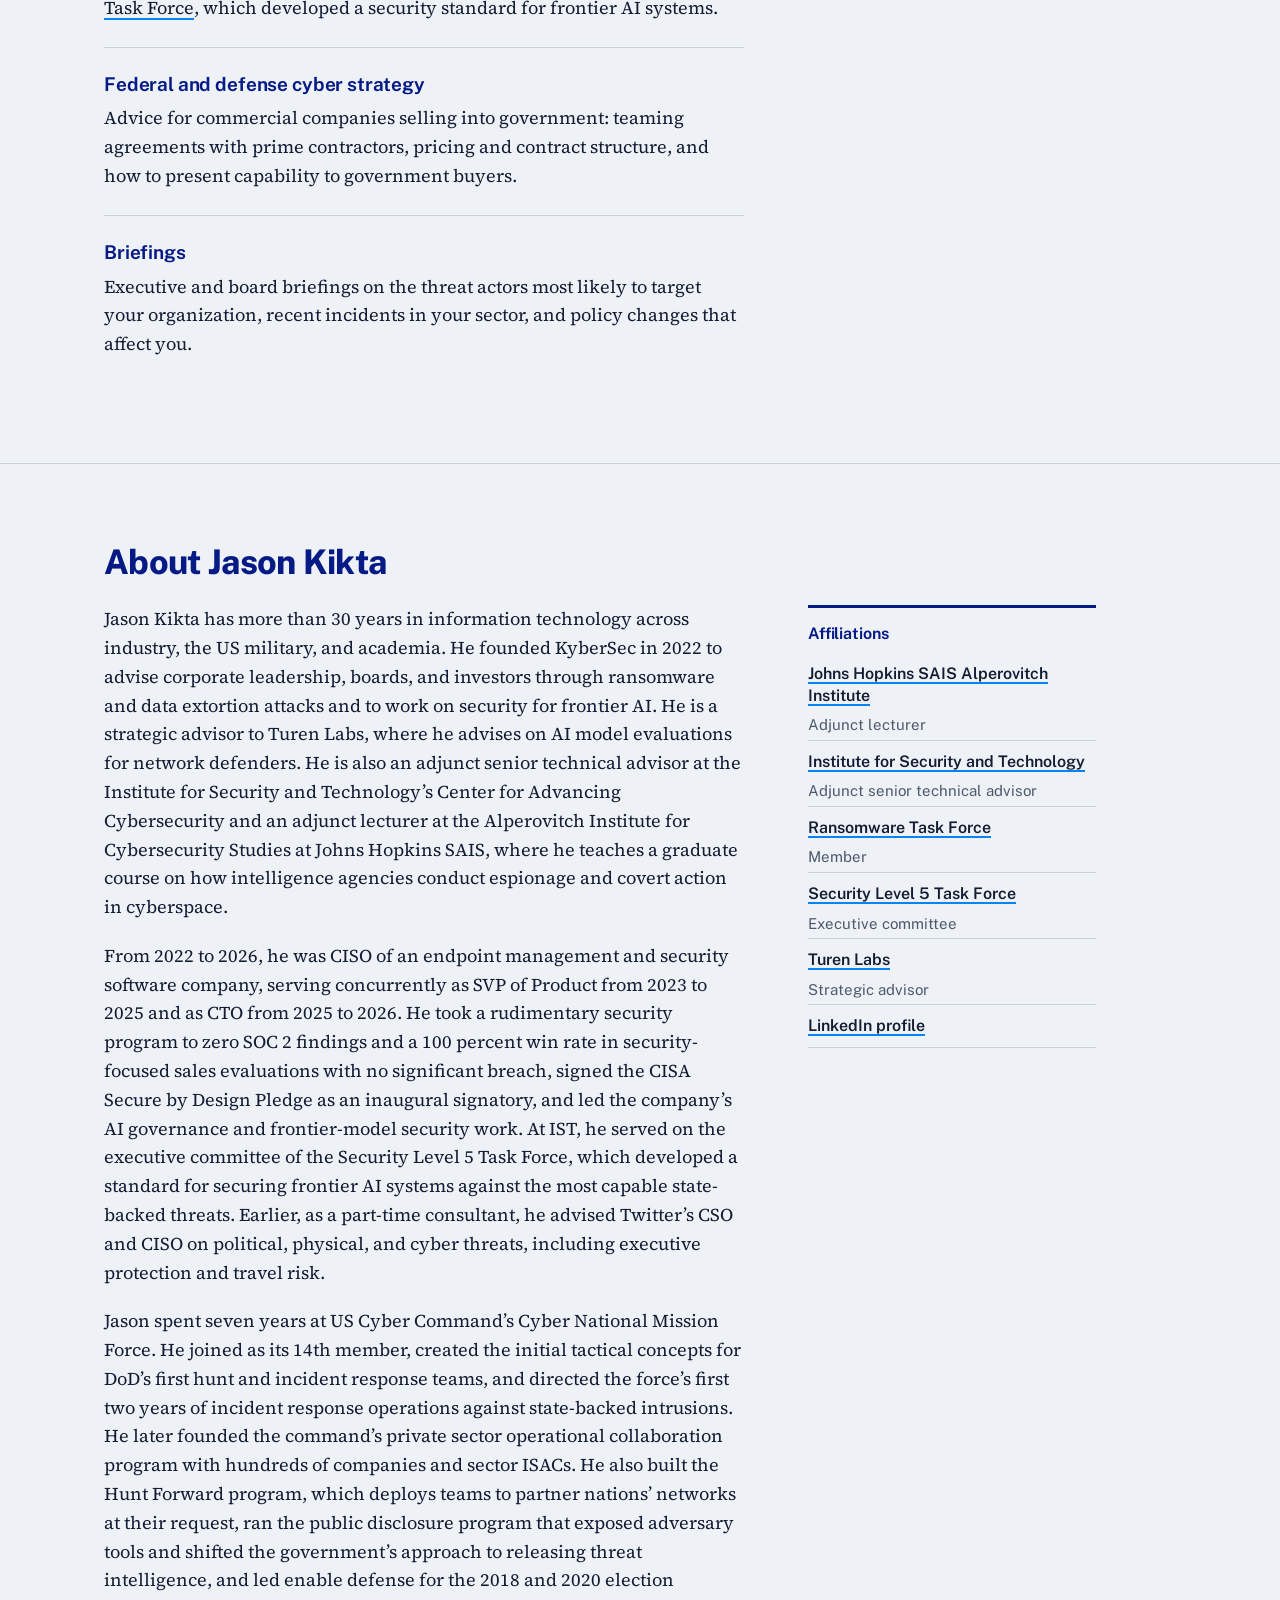
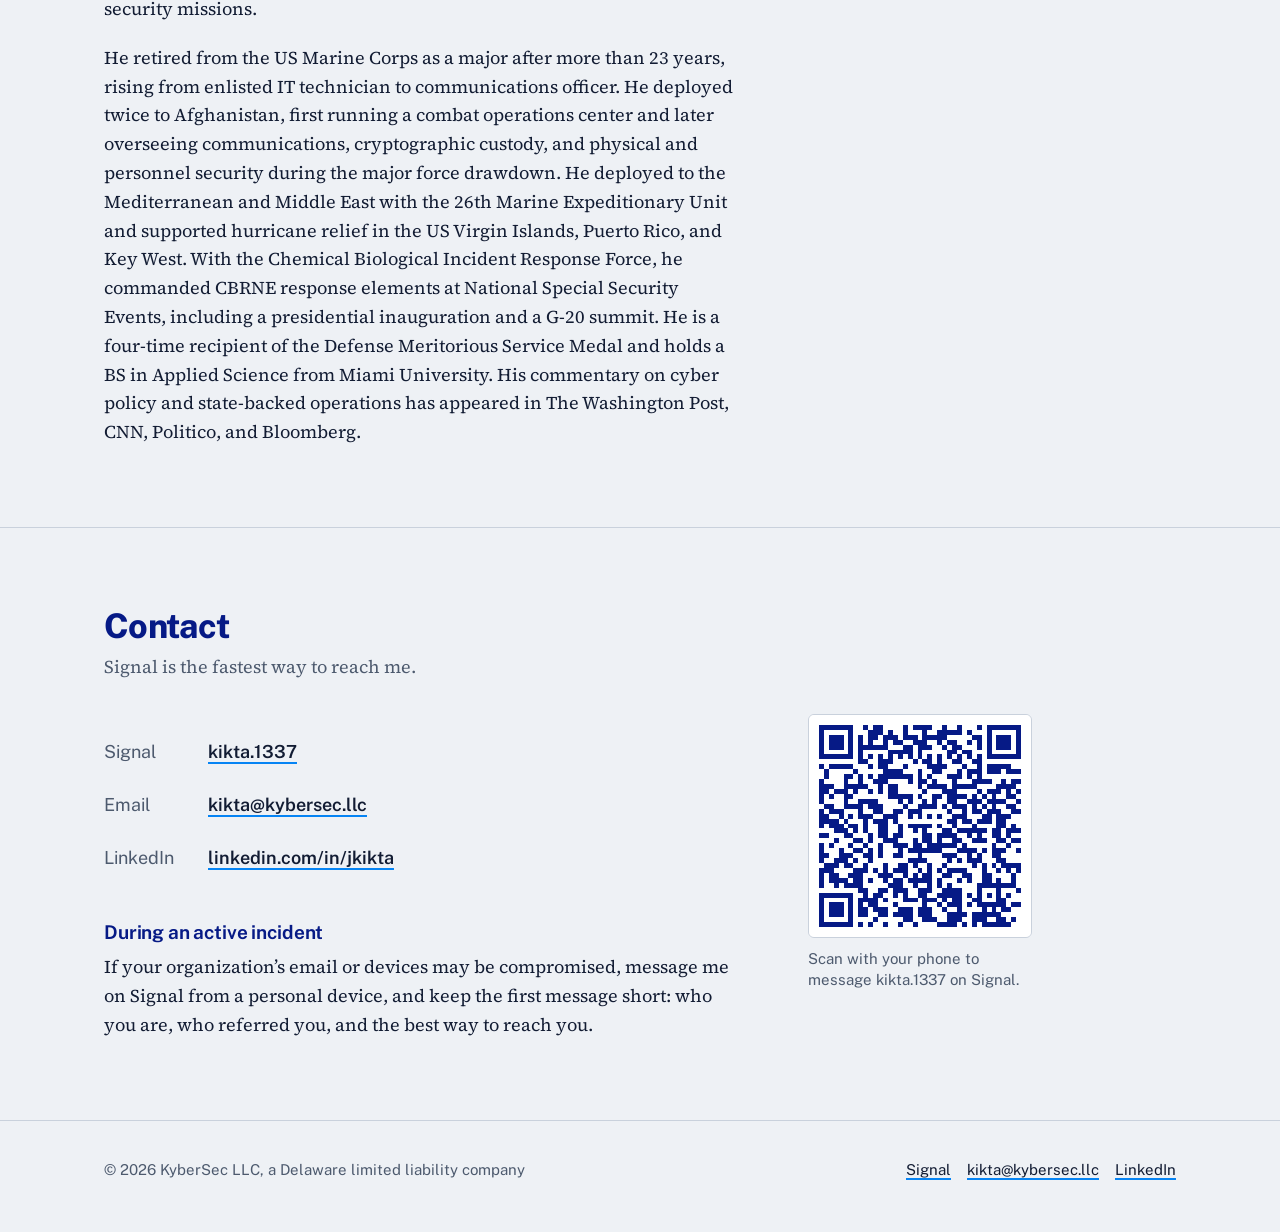
==== commit 81cbb760: "Update bio from Jason's long bio; route security.txt to security@ Co-Authored-By: Claude Opus 5.5 <n" ====
--- a/index.html
+++ b/index.html
@@ -120,10 +120,10 @@
       <h2 id="about-h" class="section-title">About Jason Kikta</h2>
       <div class="about-grid">
         <div class="prose">
-          <p>Jason Kikta founded KyberSec in 2022 after more than 23 years in the U.S. Marine Corps, where he rose from enlisted IT technician to major.</p>
-          <p>He spent seven years at U.S. Cyber Command&rsquo;s Cyber National Mission Force, joining as its fourteenth member. He developed the operating concepts for its first hunt and incident response teams and led responses to intrusions on critical Defense Department networks. He founded the command&rsquo;s private-sector partnership program, built Hunt Forward, ran the public threat-disclosure program, and led election defense work for 2018 and 2020. He also applied machine learning to mission operations years before generative AI arrived.</p>
-          <p>In industry, he was strategic threat consultant to Twitter&rsquo;s CSO and CISO, advising on political, physical, and cyber threats to the company, its platform, and its people. He then spent four years as CISO, and later CTO, of an endpoint management and security software company. There he built the security program from a rudimentary state to zero SOC&nbsp;2 findings, took platform uptime from two nines to five, and led AI adoption and governance across every function of the business.</p>
-          <p>He teaches Cyber-Enabled Intelligence and Covert Action at the Johns Hopkins SAIS Alperovitch Institute. At the Institute for Security and Technology, he is an adjunct senior technical advisor and a member of the Ransomware Task Force, and he served on the executive committee of the Security Level&nbsp;5 Task Force, which developed a security standard for frontier AI systems. He is also a strategic advisor to Turen Labs. His commentary has appeared in The Washington Post, CNN, Politico, Bloomberg, and Krebs on Security.</p>
+          <p>Jason Kikta has more than 30 years in information technology across industry, the US military, and academia. He founded KyberSec in 2022 to advise corporate leadership, boards, and investors through ransomware and data extortion attacks and to work on security for frontier AI. He is a strategic advisor to Turen Labs, where he advises on AI model evaluations for network defenders. He is also an adjunct senior technical advisor at the Institute for Security and Technology&rsquo;s Center for Advancing Cybersecurity and an adjunct lecturer at the Alperovitch Institute for Cybersecurity Studies at Johns Hopkins SAIS, where he teaches a graduate course on how intelligence agencies conduct espionage and covert action in cyberspace.</p>
+          <p>From 2022 to 2026, he was CISO of an endpoint management and security software company, serving concurrently as SVP of Product from 2023 to 2025 and as CTO from 2025 to 2026. He took a rudimentary security program to zero SOC&nbsp;2 findings and a 100 percent win rate in security-focused sales evaluations with no significant breach, signed the CISA Secure by Design Pledge as an inaugural signatory, and led the company&rsquo;s AI governance and frontier-model security work. At IST, he served on the executive committee of the Security Level&nbsp;5 Task Force, which developed a standard for securing frontier AI systems against the most capable state-backed threats. Earlier, as a part-time consultant, he advised Twitter&rsquo;s CSO and CISO on political, physical, and cyber threats, including executive protection and travel risk.</p>
+          <p>Jason spent seven years at US Cyber Command&rsquo;s Cyber National Mission Force. He joined as its 14th member, created the initial tactical concepts for DoD&rsquo;s first hunt and incident response teams, and directed the force&rsquo;s first two years of incident response operations against state-backed intrusions. He later founded the command&rsquo;s private sector operational collaboration program with hundreds of companies and sector ISACs. He also built the Hunt Forward program, which deploys teams to partner nations&rsquo; networks at their request, ran the public disclosure program that exposed adversary tools and shifted the government&rsquo;s approach to releasing threat intelligence, and led enable defense for the 2018 and 2020 election security missions.</p>
+          <p>He retired from the US Marine Corps as a major after more than 23 years, rising from enlisted IT technician to communications officer. He deployed twice to Afghanistan, first running a combat operations center and later overseeing communications, cryptographic custody, and physical and personnel security during the major force drawdown. He deployed to the Mediterranean and Middle East with the 26th Marine Expeditionary Unit and supported hurricane relief in the US Virgin Islands, Puerto Rico, and Key West. With the Chemical Biological Incident Response Force, he commanded CBRNE response elements at National Special Security Events, including a presidential inauguration and a G-20 summit. He is a four-time recipient of the Defense Meritorious Service Medal and holds a BS in Applied Science from Miami University. His commentary on cyber policy and state-backed operations has appeared in The Washington Post, CNN, Politico, and Bloomberg.</p>
         </div>
         <aside class="facts" aria-labelledby="facts-h">
           <h3 id="facts-h">Affiliations</h3>
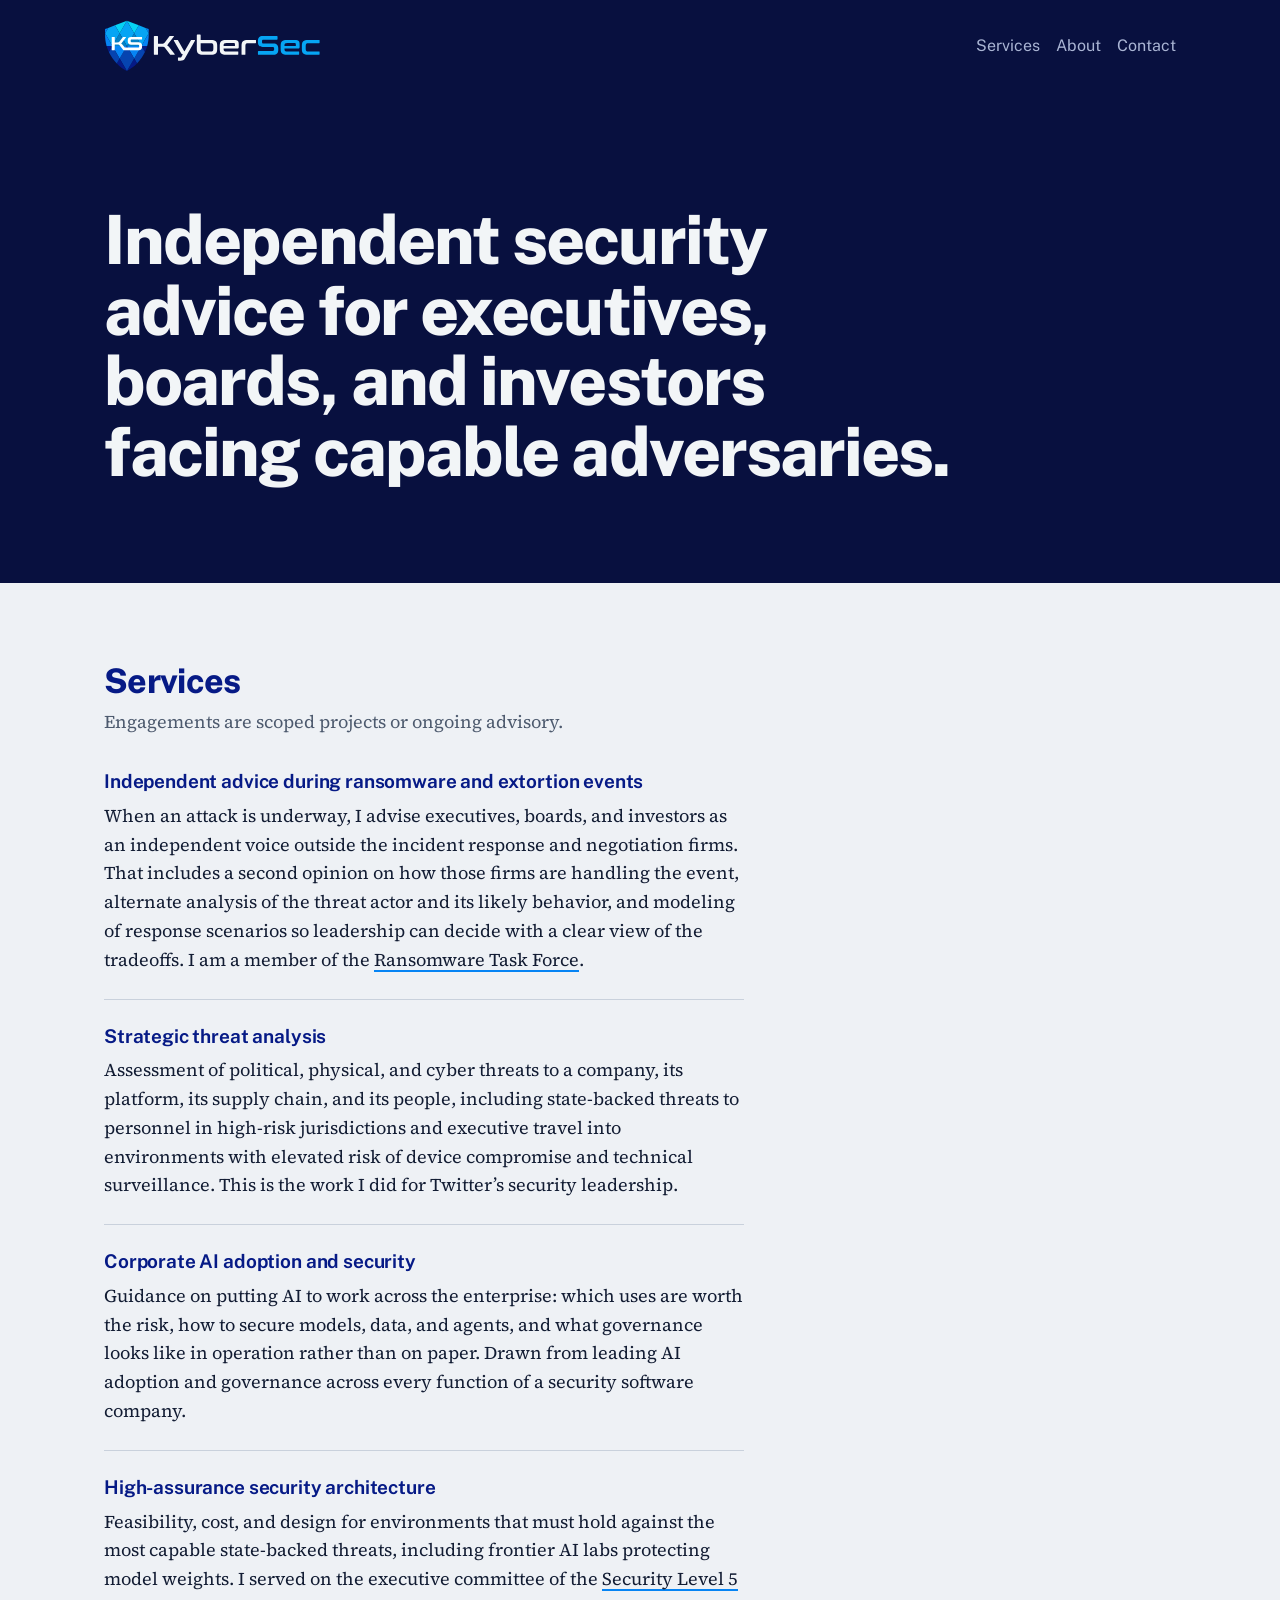
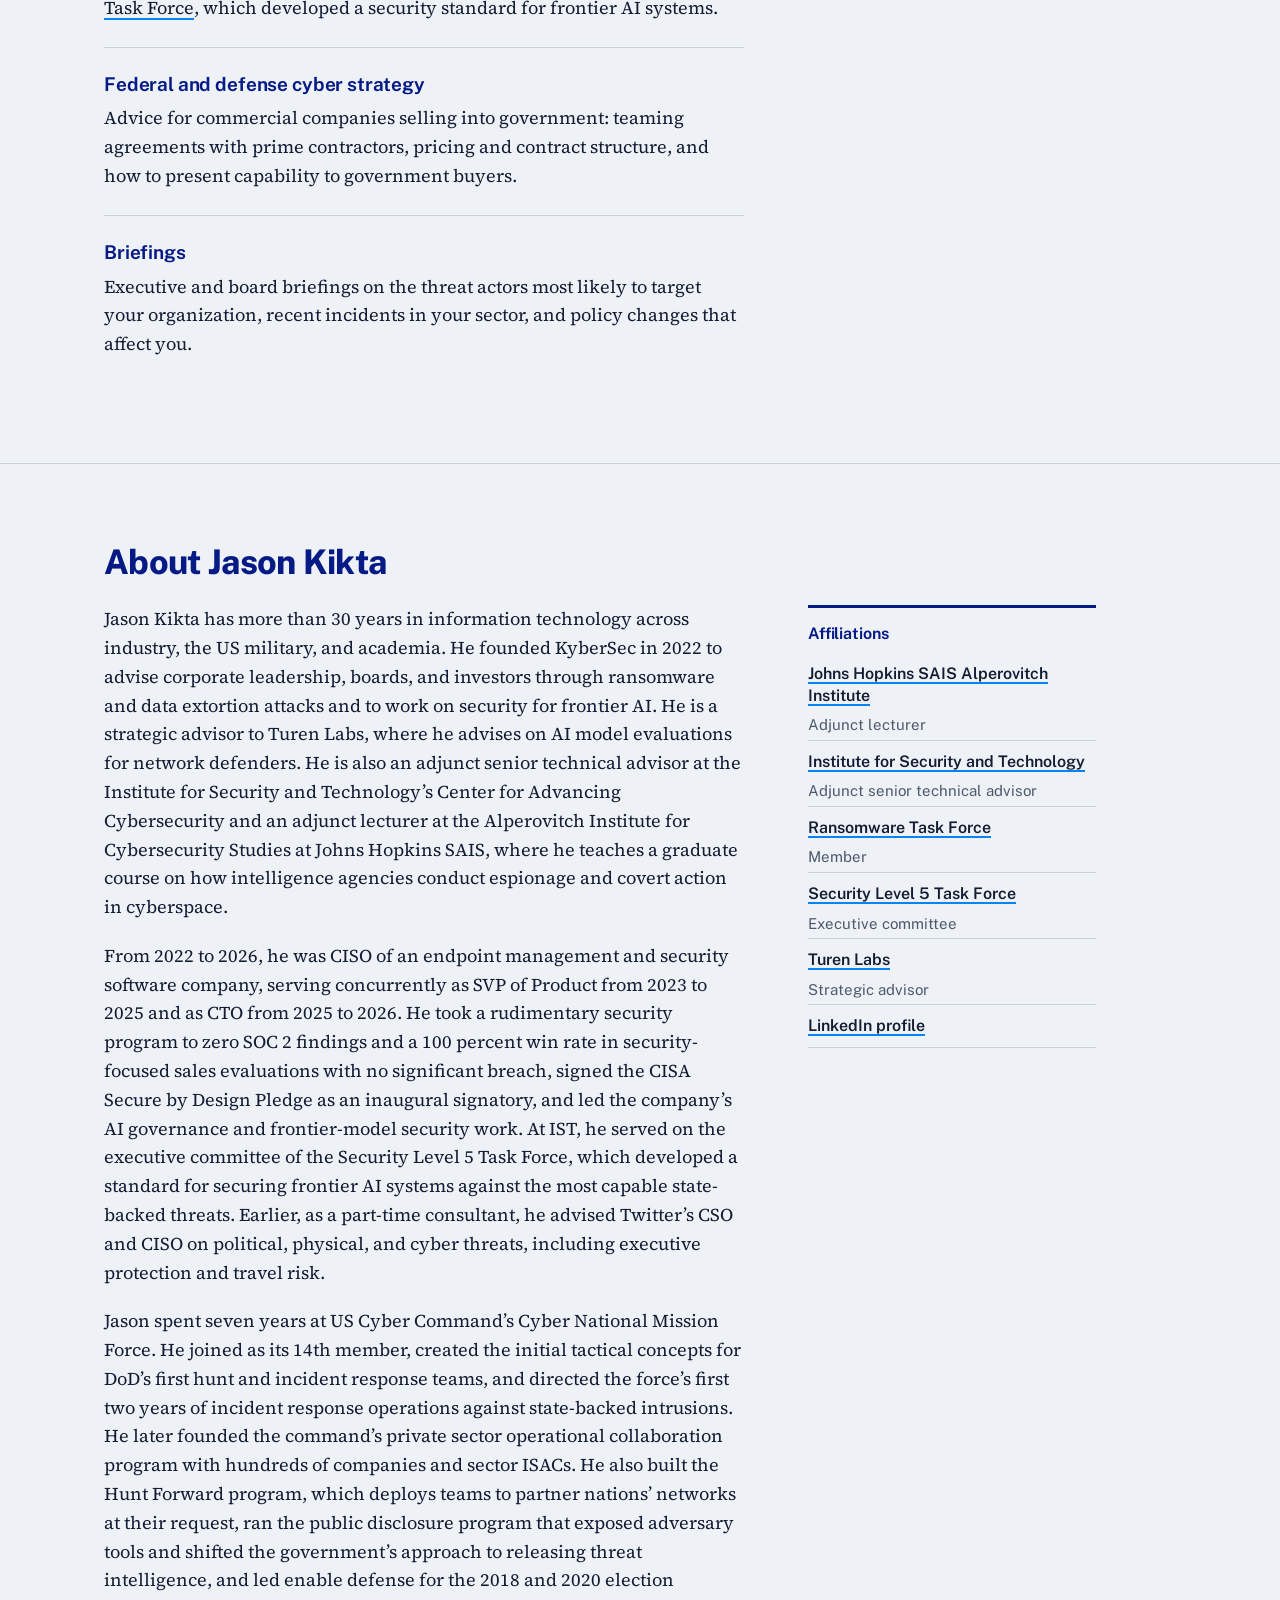
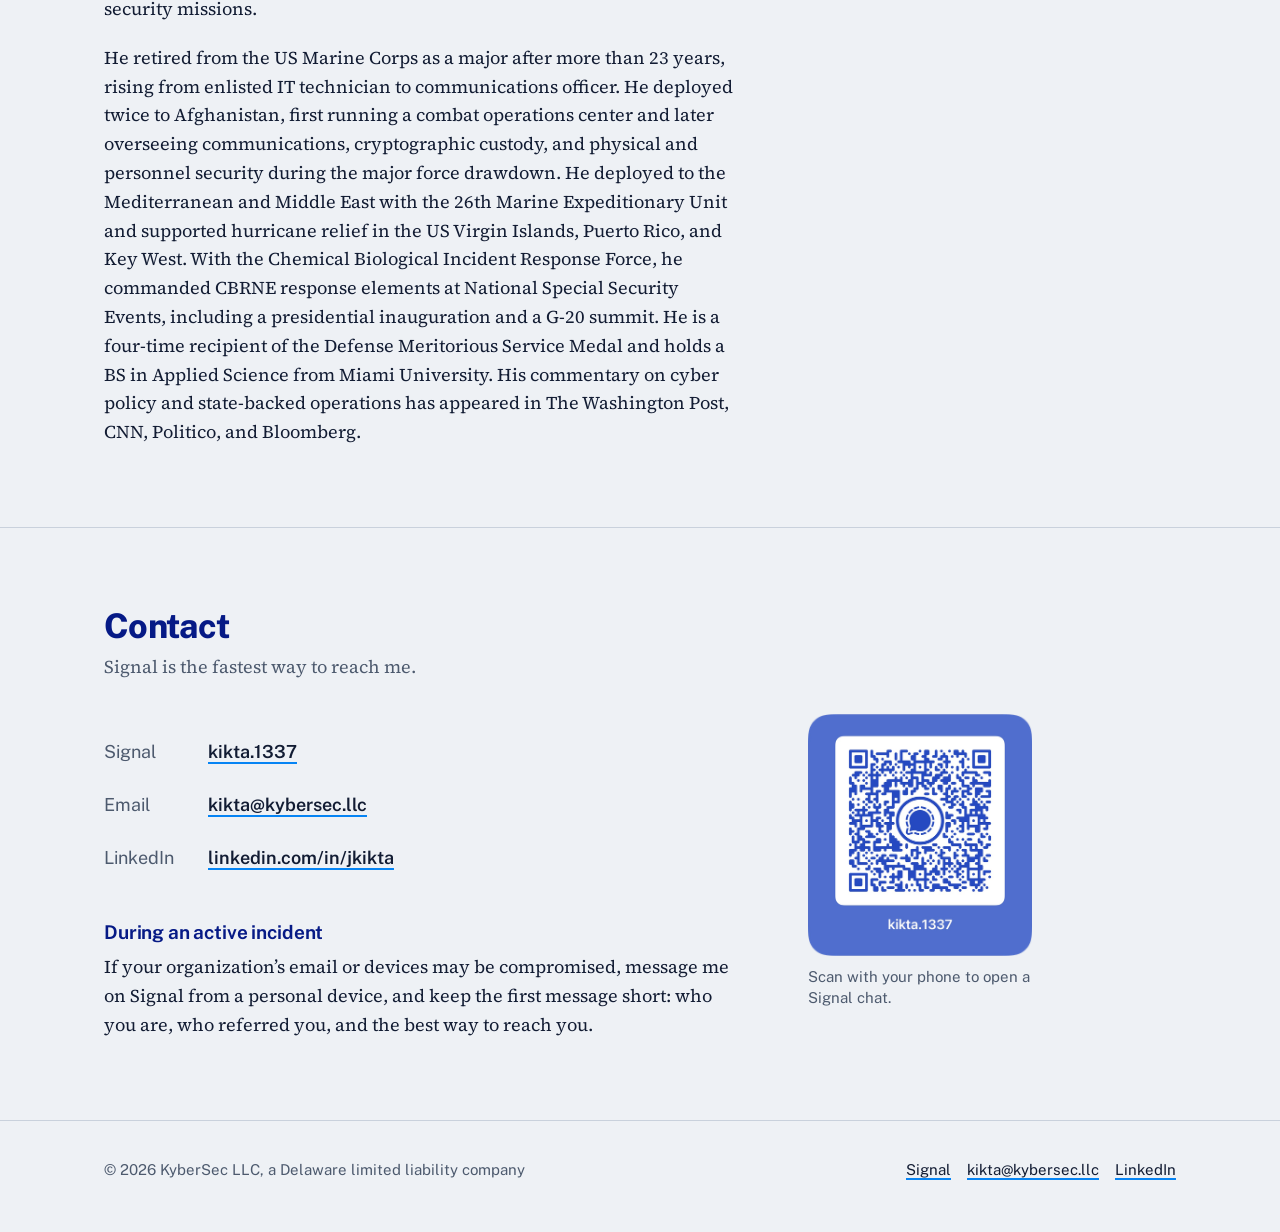
==== commit 80611ae4: "Use Signal-styled QR card with transparent rounded corners Co-Authored-By: Claude Opus 5.5 <noreply@" ====
--- a/index.html
+++ b/index.html
@@ -155,8 +155,8 @@
           <p>If your organization&rsquo;s email or devices may be compromised, message me on Signal from a personal device, and keep the first message short: who you are, who referred you, and the best way to reach you.</p>
         </div>
         <figure class="qr">
-          <a href="https://signal.me/#eu/uKuiqjh27JBwfQ8UtlD77HINbyJ3RTp33RQztLLfVzUA3m6VDRRMsIzrnYrjlqFu" rel="noopener"><img src="/signal-qr.svg" alt="QR code that opens a Signal chat with kikta.1337" width="220" height="220"></a>
-          <figcaption>Scan with your phone to message kikta.1337 on Signal.</figcaption>
+          <a href="https://signal.me/#eu/uKuiqjh27JBwfQ8UtlD77HINbyJ3RTp33RQztLLfVzUA3m6VDRRMsIzrnYrjlqFu" rel="noopener"><img src="/signal-qr.png" alt="Signal QR code for kikta.1337" width="480" height="519"></a>
+          <figcaption>Scan with your phone to open a Signal chat.</figcaption>
         </figure>
       </div>
      </div>
--- a/styles.css
+++ b/styles.css
@@ -245,3 +245,4 @@
 }
 .prose h3 { margin: 2.25rem 0 0.5rem; }
 .facts h3 { font-size: 1rem; margin-bottom: 0.5rem; }
+.qr img { border: 0; border-radius: 0; }
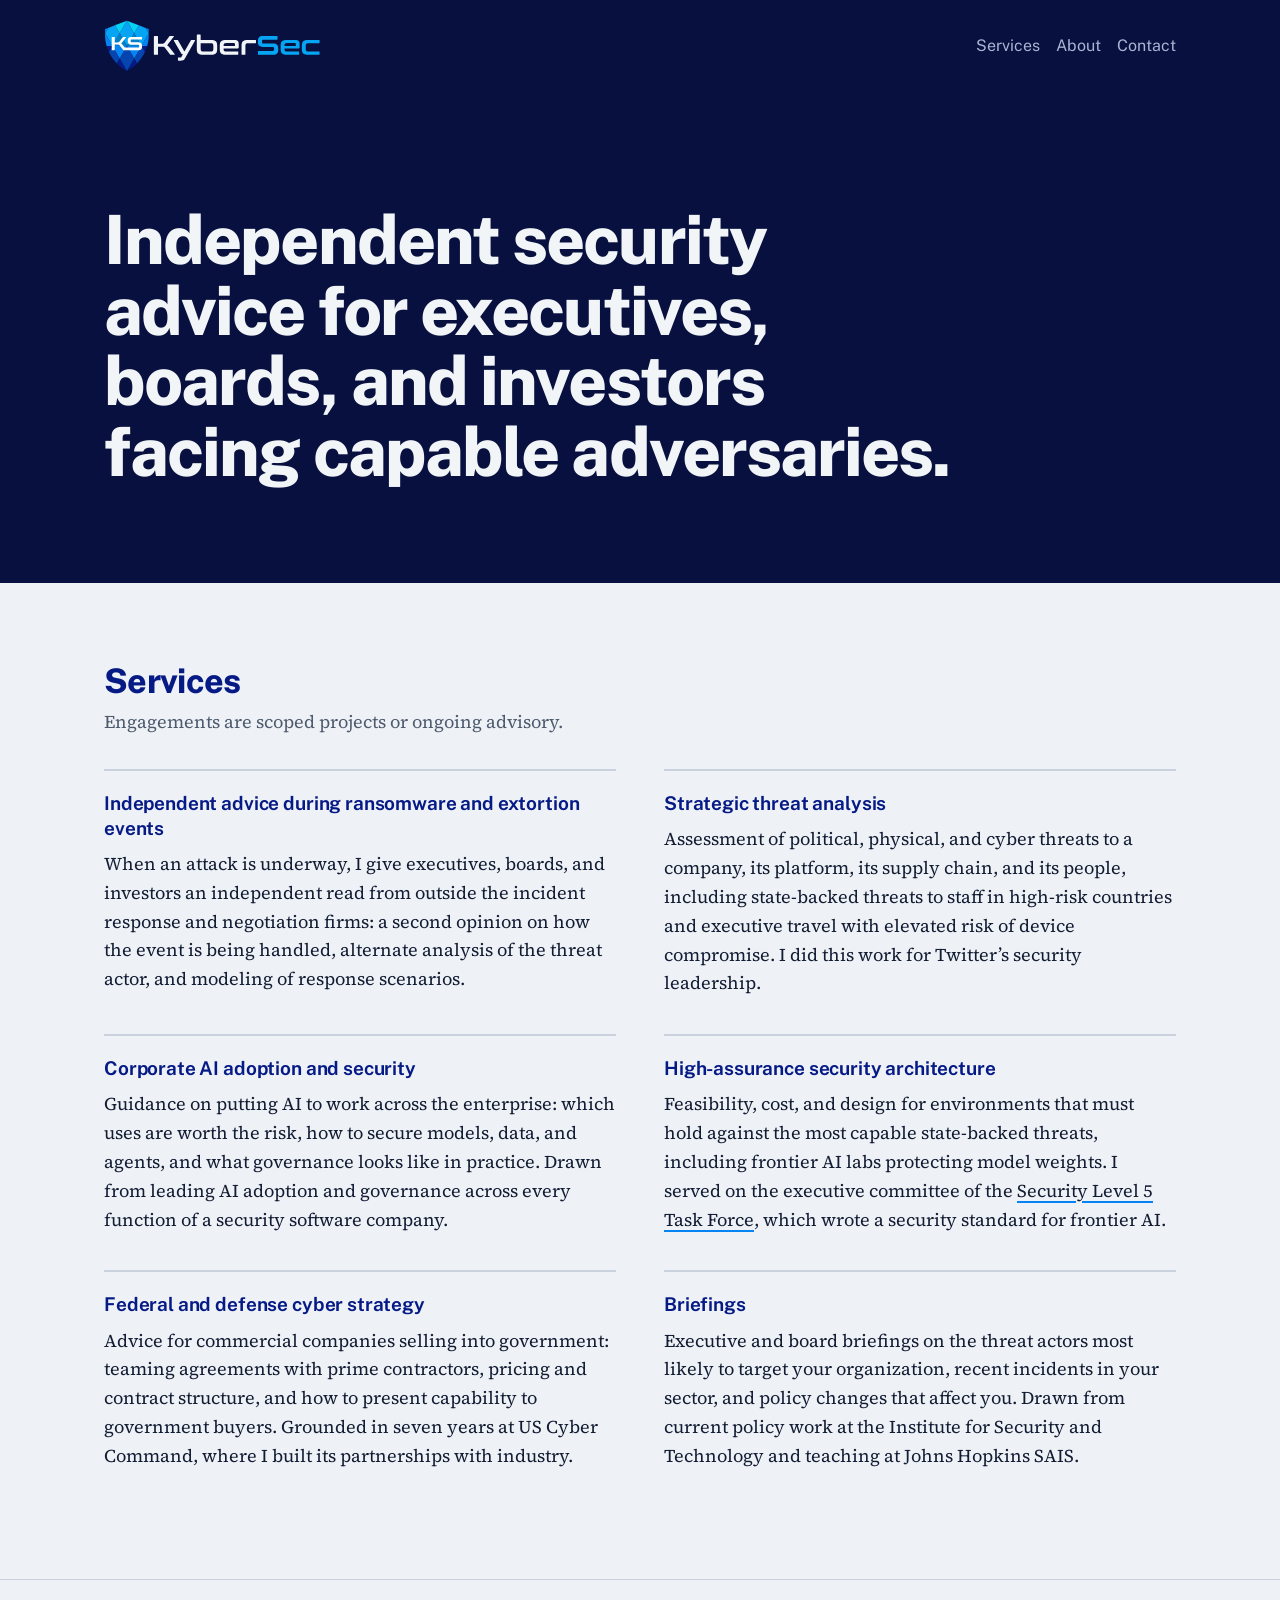
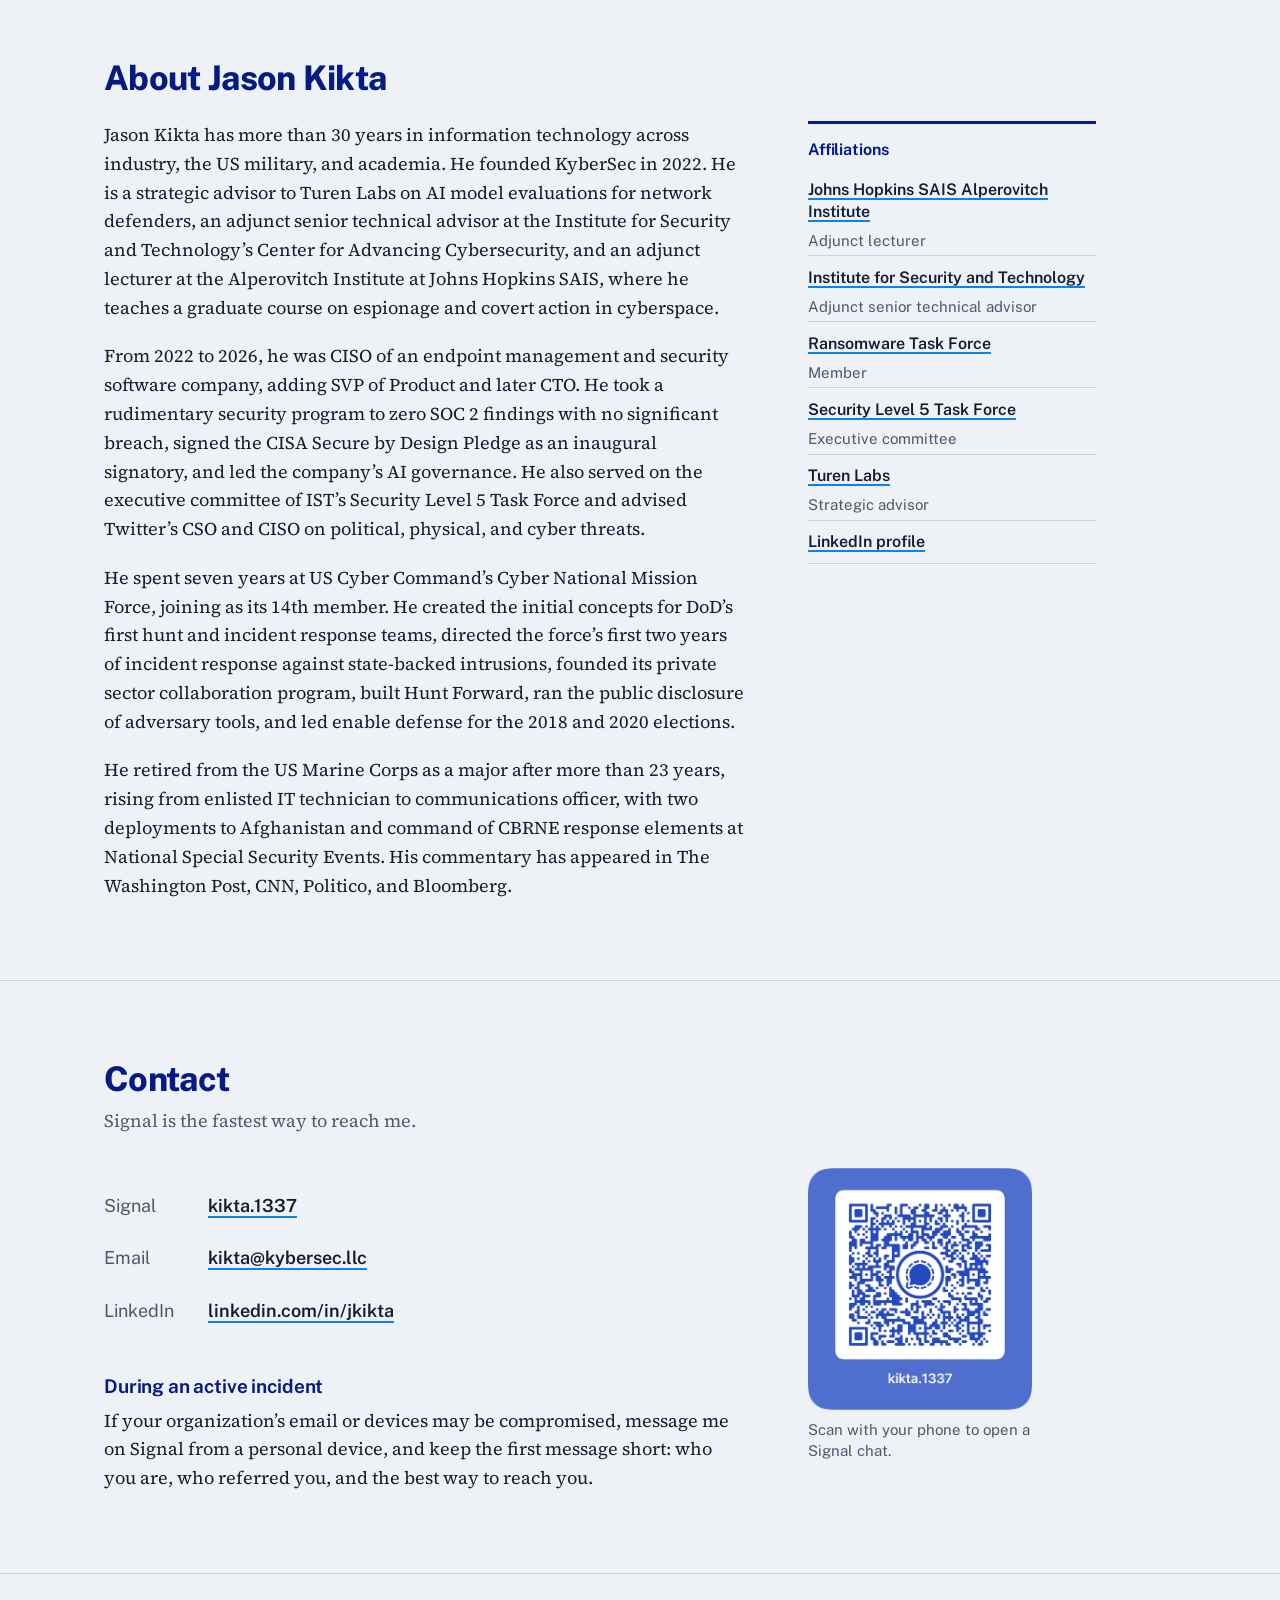
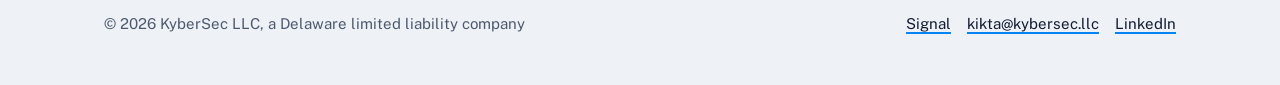
==== commit bef0ac6f: "Two-column services grid; trim service descriptions and bio Co-Authored-By: Claude Opus 5.5 <noreply" ====
--- a/index.html
+++ b/index.html
@@ -89,27 +89,27 @@
       <div class="services">
         <section class="service" id="independent-advice-during-ransomware-and-extortion-events" aria-labelledby="independent-advice-during-ransomware-and-extortion-events-h">
           <h3 id="independent-advice-during-ransomware-and-extortion-events-h">Independent advice during ransomware and extortion events</h3>
-          <p>When an attack is underway, I advise executives, boards, and investors as an independent voice outside the incident response and negotiation firms. That includes a second opinion on how those firms are handling the event, alternate analysis of the threat actor and its likely behavior, and modeling of response scenarios so leadership can decide with a clear view of the tradeoffs. I am a member of the <a href="https://securityandtechnology.org/ransomwaretaskforce/">Ransomware Task Force</a>.</p>
+          <p>When an attack is underway, I give executives, boards, and investors an independent read from outside the incident response and negotiation firms: a second opinion on how the event is being handled, alternate analysis of the threat actor, and modeling of response scenarios.</p>
         </section>
         <section class="service" id="strategic-threat-analysis" aria-labelledby="strategic-threat-analysis-h">
           <h3 id="strategic-threat-analysis-h">Strategic threat analysis</h3>
-          <p>Assessment of political, physical, and cyber threats to a company, its platform, its supply chain, and its people, including state-backed threats to personnel in high-risk jurisdictions and executive travel into environments with elevated risk of device compromise and technical surveillance. This is the work I did for Twitter&rsquo;s security leadership.</p>
+          <p>Assessment of political, physical, and cyber threats to a company, its platform, its supply chain, and its people, including state-backed threats to staff in high-risk countries and executive travel with elevated risk of device compromise. I did this work for Twitter&rsquo;s security leadership.</p>
         </section>
         <section class="service" id="corporate-ai-adoption-and-security" aria-labelledby="corporate-ai-adoption-and-security-h">
           <h3 id="corporate-ai-adoption-and-security-h">Corporate AI adoption and security</h3>
-          <p>Guidance on putting AI to work across the enterprise: which uses are worth the risk, how to secure models, data, and agents, and what governance looks like in operation rather than on paper. Drawn from leading AI adoption and governance across every function of a security software company.</p>
+          <p>Guidance on putting AI to work across the enterprise: which uses are worth the risk, how to secure models, data, and agents, and what governance looks like in practice. Drawn from leading AI adoption and governance across every function of a security software company.</p>
         </section>
         <section class="service" id="high-assurance-security-architecture" aria-labelledby="high-assurance-security-architecture-h">
           <h3 id="high-assurance-security-architecture-h">High-assurance security architecture</h3>
-          <p>Feasibility, cost, and design for environments that must hold against the most capable state-backed threats, including frontier AI labs protecting model weights. I served on the executive committee of the <a href="https://securityandtechnology.org/sl5/">Security Level&nbsp;5 Task Force</a>, which developed a security standard for frontier AI systems.</p>
+          <p>Feasibility, cost, and design for environments that must hold against the most capable state-backed threats, including frontier AI labs protecting model weights. I served on the executive committee of the <a href="https://securityandtechnology.org/sl5/">Security Level&nbsp;5 Task Force</a>, which wrote a security standard for frontier AI.</p>
         </section>
         <section class="service" id="federal-and-defense-cyber-strategy" aria-labelledby="federal-and-defense-cyber-strategy-h">
           <h3 id="federal-and-defense-cyber-strategy-h">Federal and defense cyber strategy</h3>
-          <p>Advice for commercial companies selling into government: teaming agreements with prime contractors, pricing and contract structure, and how to present capability to government buyers.</p>
+          <p>Advice for commercial companies selling into government: teaming agreements with prime contractors, pricing and contract structure, and how to present capability to government buyers. Grounded in seven years at US Cyber Command, where I built its partnerships with industry.</p>
         </section>
         <section class="service" id="briefings" aria-labelledby="briefings-h">
           <h3 id="briefings-h">Briefings</h3>
-          <p>Executive and board briefings on the threat actors most likely to target your organization, recent incidents in your sector, and policy changes that affect you.</p>
+          <p>Executive and board briefings on the threat actors most likely to target your organization, recent incidents in your sector, and policy changes that affect you. Drawn from current policy work at the Institute for Security and Technology and teaching at Johns Hopkins SAIS.</p>
         </section>
       </div>
      </div>
@@ -120,10 +120,10 @@
       <h2 id="about-h" class="section-title">About Jason Kikta</h2>
       <div class="about-grid">
         <div class="prose">
-          <p>Jason Kikta has more than 30 years in information technology across industry, the US military, and academia. He founded KyberSec in 2022 to advise corporate leadership, boards, and investors through ransomware and data extortion attacks and to work on security for frontier AI. He is a strategic advisor to Turen Labs, where he advises on AI model evaluations for network defenders. He is also an adjunct senior technical advisor at the Institute for Security and Technology&rsquo;s Center for Advancing Cybersecurity and an adjunct lecturer at the Alperovitch Institute for Cybersecurity Studies at Johns Hopkins SAIS, where he teaches a graduate course on how intelligence agencies conduct espionage and covert action in cyberspace.</p>
-          <p>From 2022 to 2026, he was CISO of an endpoint management and security software company, serving concurrently as SVP of Product from 2023 to 2025 and as CTO from 2025 to 2026. He took a rudimentary security program to zero SOC&nbsp;2 findings and a 100 percent win rate in security-focused sales evaluations with no significant breach, signed the CISA Secure by Design Pledge as an inaugural signatory, and led the company&rsquo;s AI governance and frontier-model security work. At IST, he served on the executive committee of the Security Level&nbsp;5 Task Force, which developed a standard for securing frontier AI systems against the most capable state-backed threats. Earlier, as a part-time consultant, he advised Twitter&rsquo;s CSO and CISO on political, physical, and cyber threats, including executive protection and travel risk.</p>
-          <p>Jason spent seven years at US Cyber Command&rsquo;s Cyber National Mission Force. He joined as its 14th member, created the initial tactical concepts for DoD&rsquo;s first hunt and incident response teams, and directed the force&rsquo;s first two years of incident response operations against state-backed intrusions. He later founded the command&rsquo;s private sector operational collaboration program with hundreds of companies and sector ISACs. He also built the Hunt Forward program, which deploys teams to partner nations&rsquo; networks at their request, ran the public disclosure program that exposed adversary tools and shifted the government&rsquo;s approach to releasing threat intelligence, and led enable defense for the 2018 and 2020 election security missions.</p>
-          <p>He retired from the US Marine Corps as a major after more than 23 years, rising from enlisted IT technician to communications officer. He deployed twice to Afghanistan, first running a combat operations center and later overseeing communications, cryptographic custody, and physical and personnel security during the major force drawdown. He deployed to the Mediterranean and Middle East with the 26th Marine Expeditionary Unit and supported hurricane relief in the US Virgin Islands, Puerto Rico, and Key West. With the Chemical Biological Incident Response Force, he commanded CBRNE response elements at National Special Security Events, including a presidential inauguration and a G-20 summit. He is a four-time recipient of the Defense Meritorious Service Medal and holds a BS in Applied Science from Miami University. His commentary on cyber policy and state-backed operations has appeared in The Washington Post, CNN, Politico, and Bloomberg.</p>
+          <p>Jason Kikta has more than 30 years in information technology across industry, the US military, and academia. He founded KyberSec in 2022. He is a strategic advisor to Turen Labs on AI model evaluations for network defenders, an adjunct senior technical advisor at the Institute for Security and Technology&rsquo;s Center for Advancing Cybersecurity, and an adjunct lecturer at the Alperovitch Institute at Johns Hopkins SAIS, where he teaches a graduate course on espionage and covert action in cyberspace.</p>
+          <p>From 2022 to 2026, he was CISO of an endpoint management and security software company, adding SVP of Product and later CTO. He took a rudimentary security program to zero SOC&nbsp;2 findings with no significant breach, signed the CISA Secure by Design Pledge as an inaugural signatory, and led the company&rsquo;s AI governance. He also served on the executive committee of IST&rsquo;s Security Level&nbsp;5 Task Force and advised Twitter&rsquo;s CSO and CISO on political, physical, and cyber threats.</p>
+          <p>He spent seven years at US Cyber Command&rsquo;s Cyber National Mission Force, joining as its 14th member. He created the initial concepts for DoD&rsquo;s first hunt and incident response teams, directed the force&rsquo;s first two years of incident response against state-backed intrusions, founded its private sector collaboration program, built Hunt Forward, ran the public disclosure of adversary tools, and led enable defense for the 2018 and 2020 elections.</p>
+          <p>He retired from the US Marine Corps as a major after more than 23 years, rising from enlisted IT technician to communications officer, with two deployments to Afghanistan and command of CBRNE response elements at National Special Security Events. His commentary has appeared in The Washington Post, CNN, Politico, and Bloomberg.</p>
         </div>
         <aside class="facts" aria-labelledby="facts-h">
           <h3 id="facts-h">Affiliations</h3>
--- a/styles.css
+++ b/styles.css
@@ -246,3 +246,12 @@
 .prose h3 { margin: 2.25rem 0 0.5rem; }
 .facts h3 { font-size: 1rem; margin-bottom: 0.5rem; }
 .qr img { border: 0; border-radius: 0; }
+
+/* Services grid */
+.services { max-width: none; display: grid; grid-template-columns: 1fr; gap: 0 2.5rem; }
+.service, .service:first-child { padding: 1.25rem 0 1.75rem; border-top: 2px solid var(--rule); }
+.service h3 { margin-bottom: 0.6rem; }
+.service p { max-width: 62ch; }
+@media (min-width: 52rem) {
+  .services { grid-template-columns: repeat(2, minmax(0, 1fr)); gap: 0.5rem 3rem; }
+}
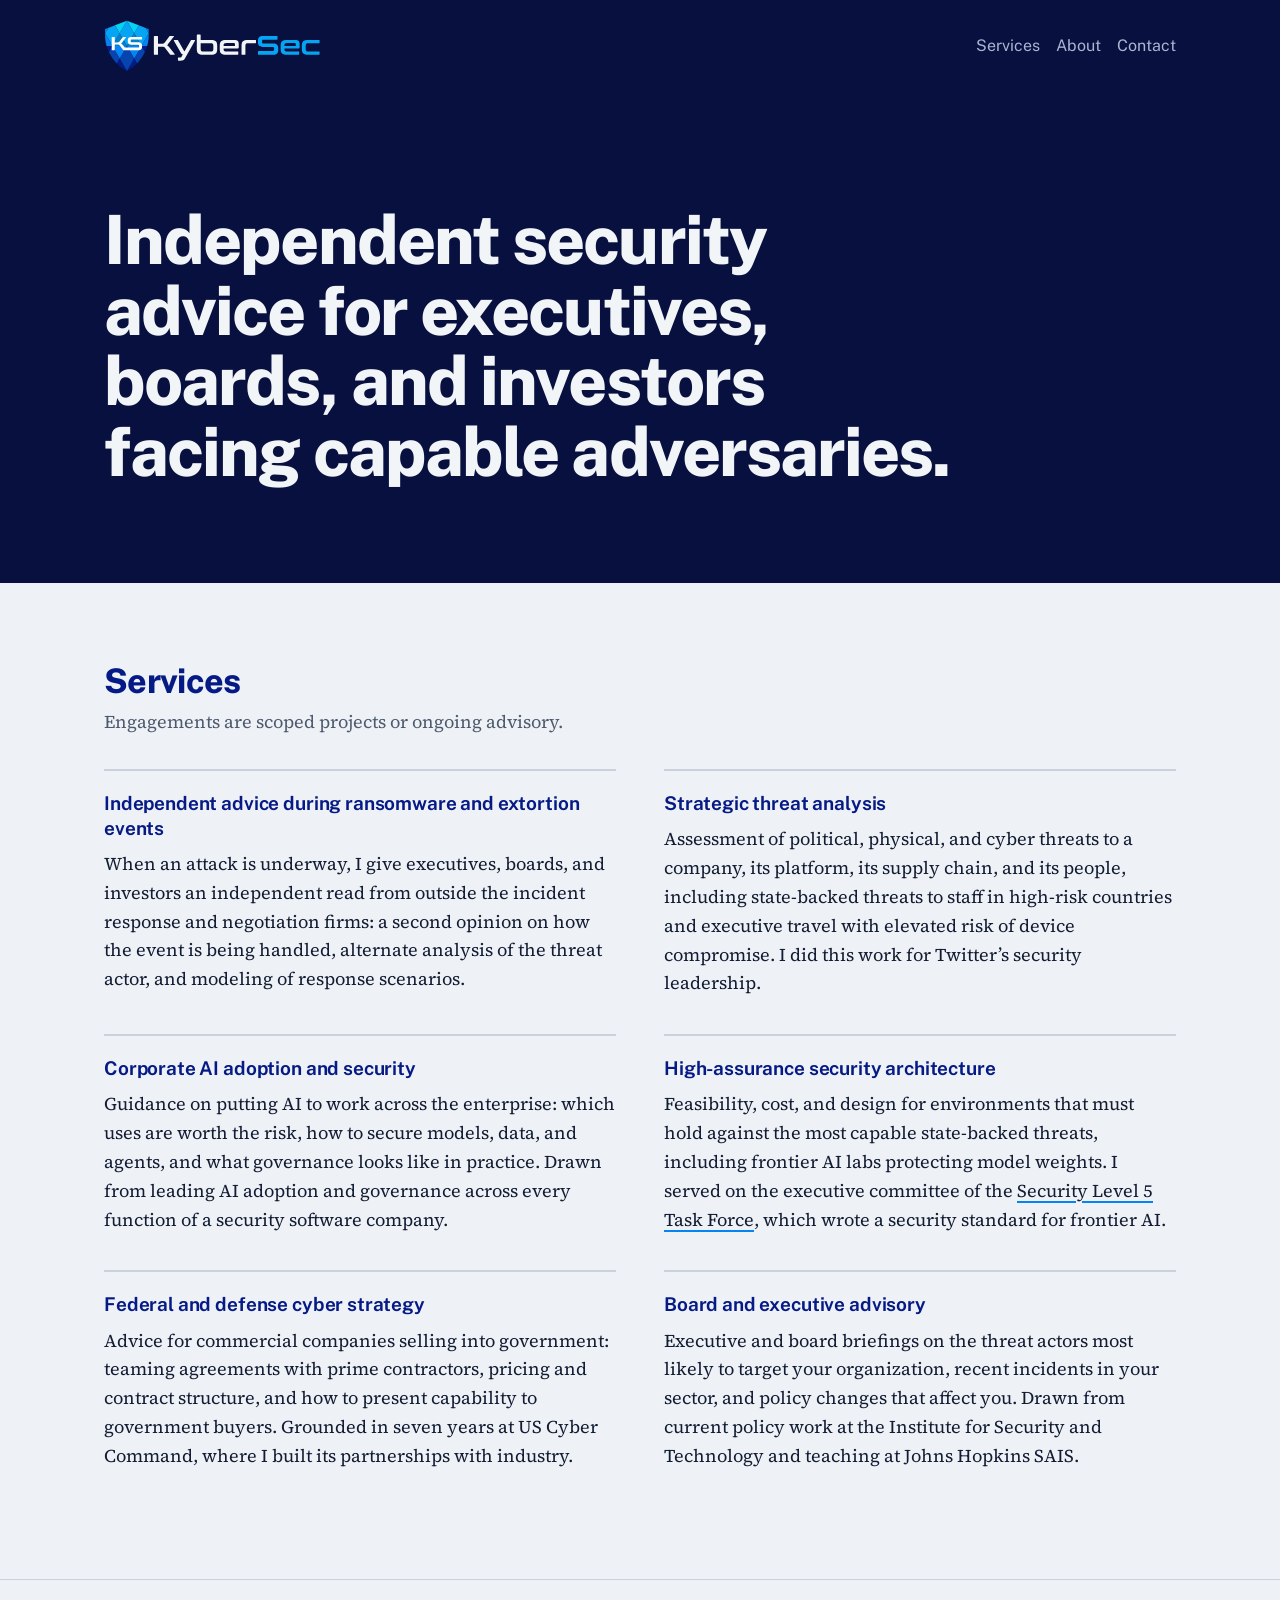
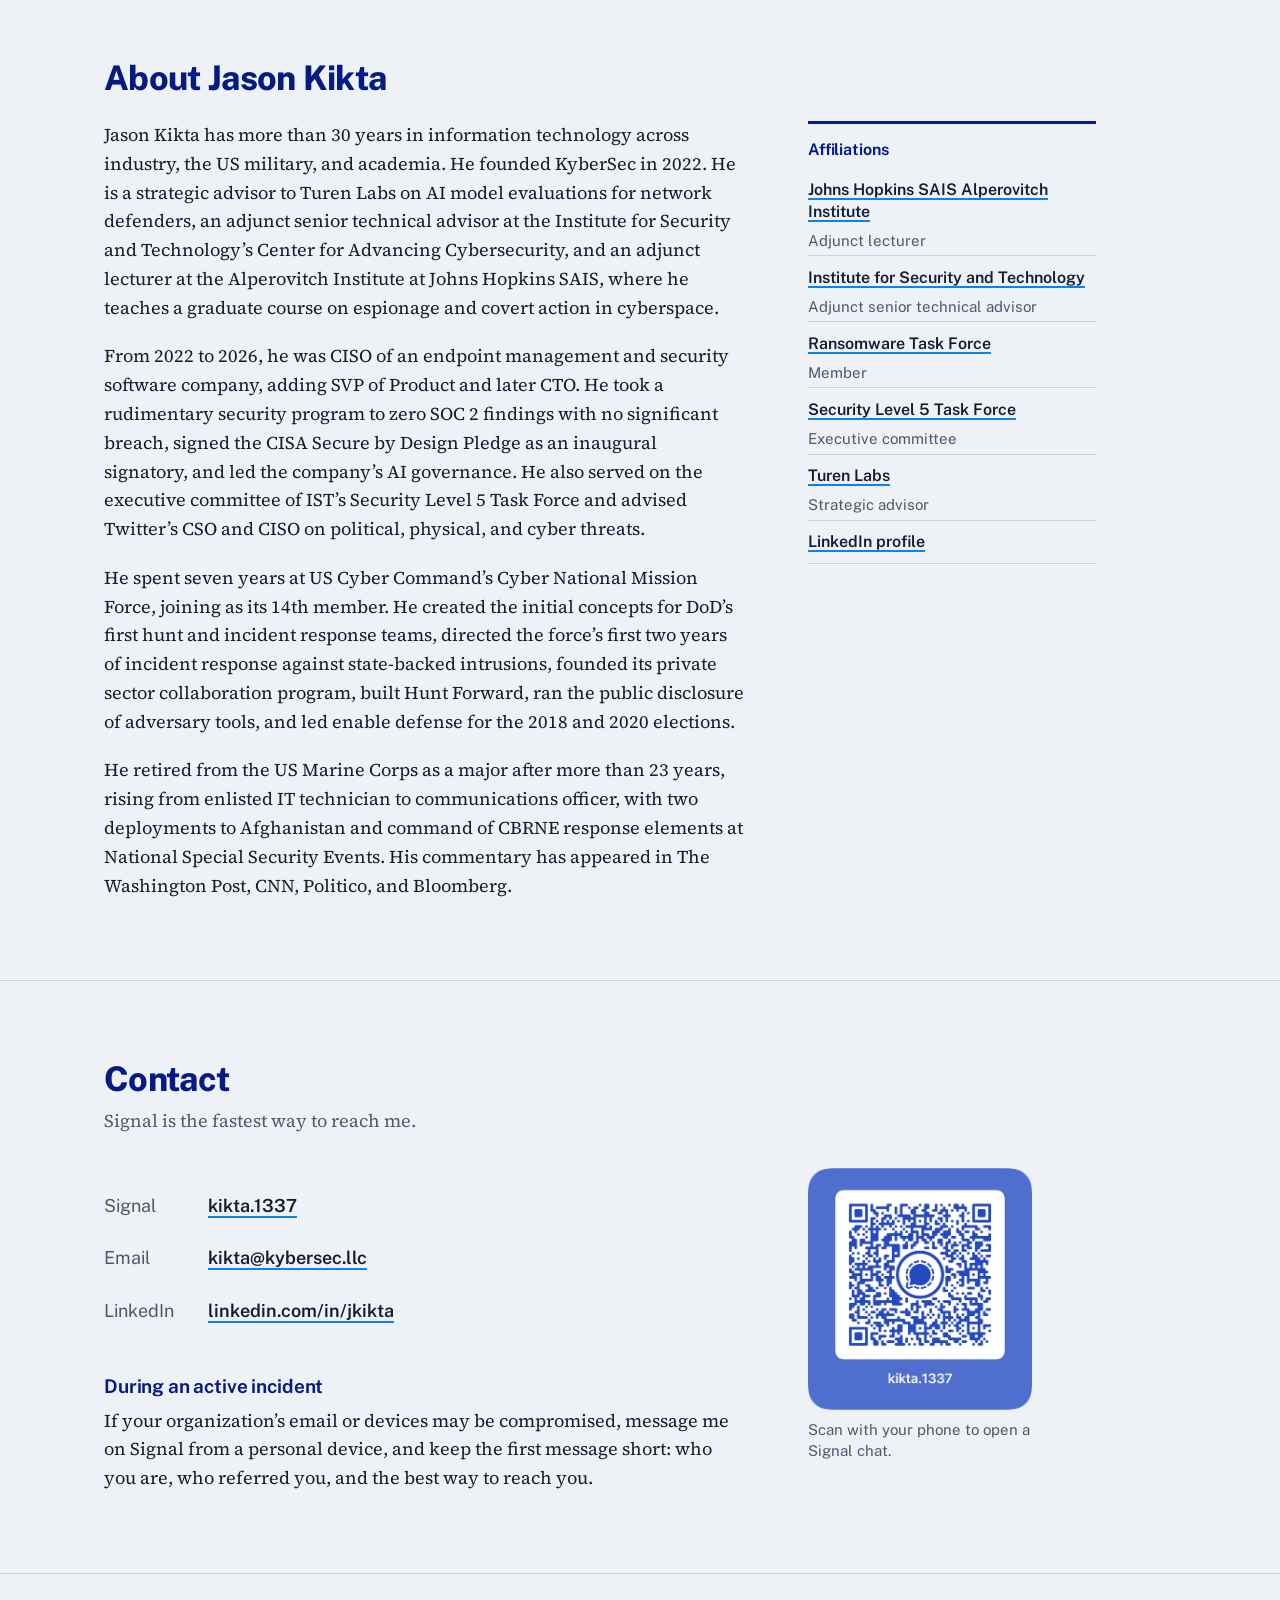
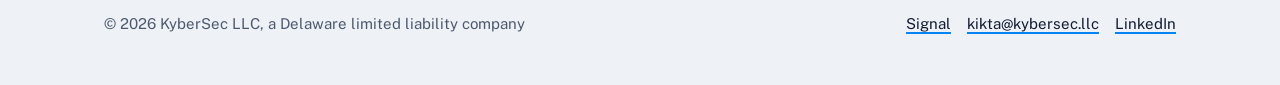
==== commit 729d7abb: "Rename Briefings to Board and executive advisory; add specialties to structured data Co-Authored-By:" ====
--- a/index.html
+++ b/index.html
@@ -41,7 +41,27 @@
    "founder": {
     "@id": "https://www.kybersec.llc/#about"
    },
-   "description": "Independent security consulting for executives, boards, and investors facing ransomware, extortion, and state-backed threats."
+   "description": "Independent security consulting for executives, boards, and investors facing ransomware, extortion, and state-backed threats.",
+   "knowsAbout": [
+    "Ransomware response advisory",
+    "Data extortion response",
+    "Incident response oversight",
+    "Threat actor analysis",
+    "Response scenario modeling",
+    "Strategic threat analysis",
+    "State-backed threats",
+    "Executive travel risk",
+    "Supply chain threat analysis",
+    "AI security",
+    "AI governance",
+    "Corporate AI adoption",
+    "Frontier AI security",
+    "High-assurance security architecture",
+    "Federal cyber strategy",
+    "Government market strategy",
+    "Board advisory",
+    "Cyber policy"
+   ]
   },
   {
    "@type": "Person",
@@ -55,6 +75,26 @@
    "sameAs": [
     "https://www.linkedin.com/in/jkikta",
     "https://securityandtechnology.org/person/jason-kikta/"
+   ],
+   "knowsAbout": [
+    "Ransomware response advisory",
+    "Data extortion response",
+    "Incident response oversight",
+    "Threat actor analysis",
+    "Response scenario modeling",
+    "Strategic threat analysis",
+    "State-backed threats",
+    "Executive travel risk",
+    "Supply chain threat analysis",
+    "AI security",
+    "AI governance",
+    "Corporate AI adoption",
+    "Frontier AI security",
+    "High-assurance security architecture",
+    "Federal cyber strategy",
+    "Government market strategy",
+    "Board advisory",
+    "Cyber policy"
    ]
   }
  ]
@@ -107,8 +147,8 @@
           <h3 id="federal-and-defense-cyber-strategy-h">Federal and defense cyber strategy</h3>
           <p>Advice for commercial companies selling into government: teaming agreements with prime contractors, pricing and contract structure, and how to present capability to government buyers. Grounded in seven years at US Cyber Command, where I built its partnerships with industry.</p>
         </section>
-        <section class="service" id="briefings" aria-labelledby="briefings-h">
-          <h3 id="briefings-h">Briefings</h3>
+        <section class="service" id="board-and-executive-advisory" aria-labelledby="board-and-executive-advisory-h">
+          <h3 id="board-and-executive-advisory-h">Board and executive advisory</h3>
           <p>Executive and board briefings on the threat actors most likely to target your organization, recent incidents in your sector, and policy changes that affect you. Drawn from current policy work at the Institute for Security and Technology and teaching at Johns Hopkins SAIS.</p>
         </section>
       </div>
